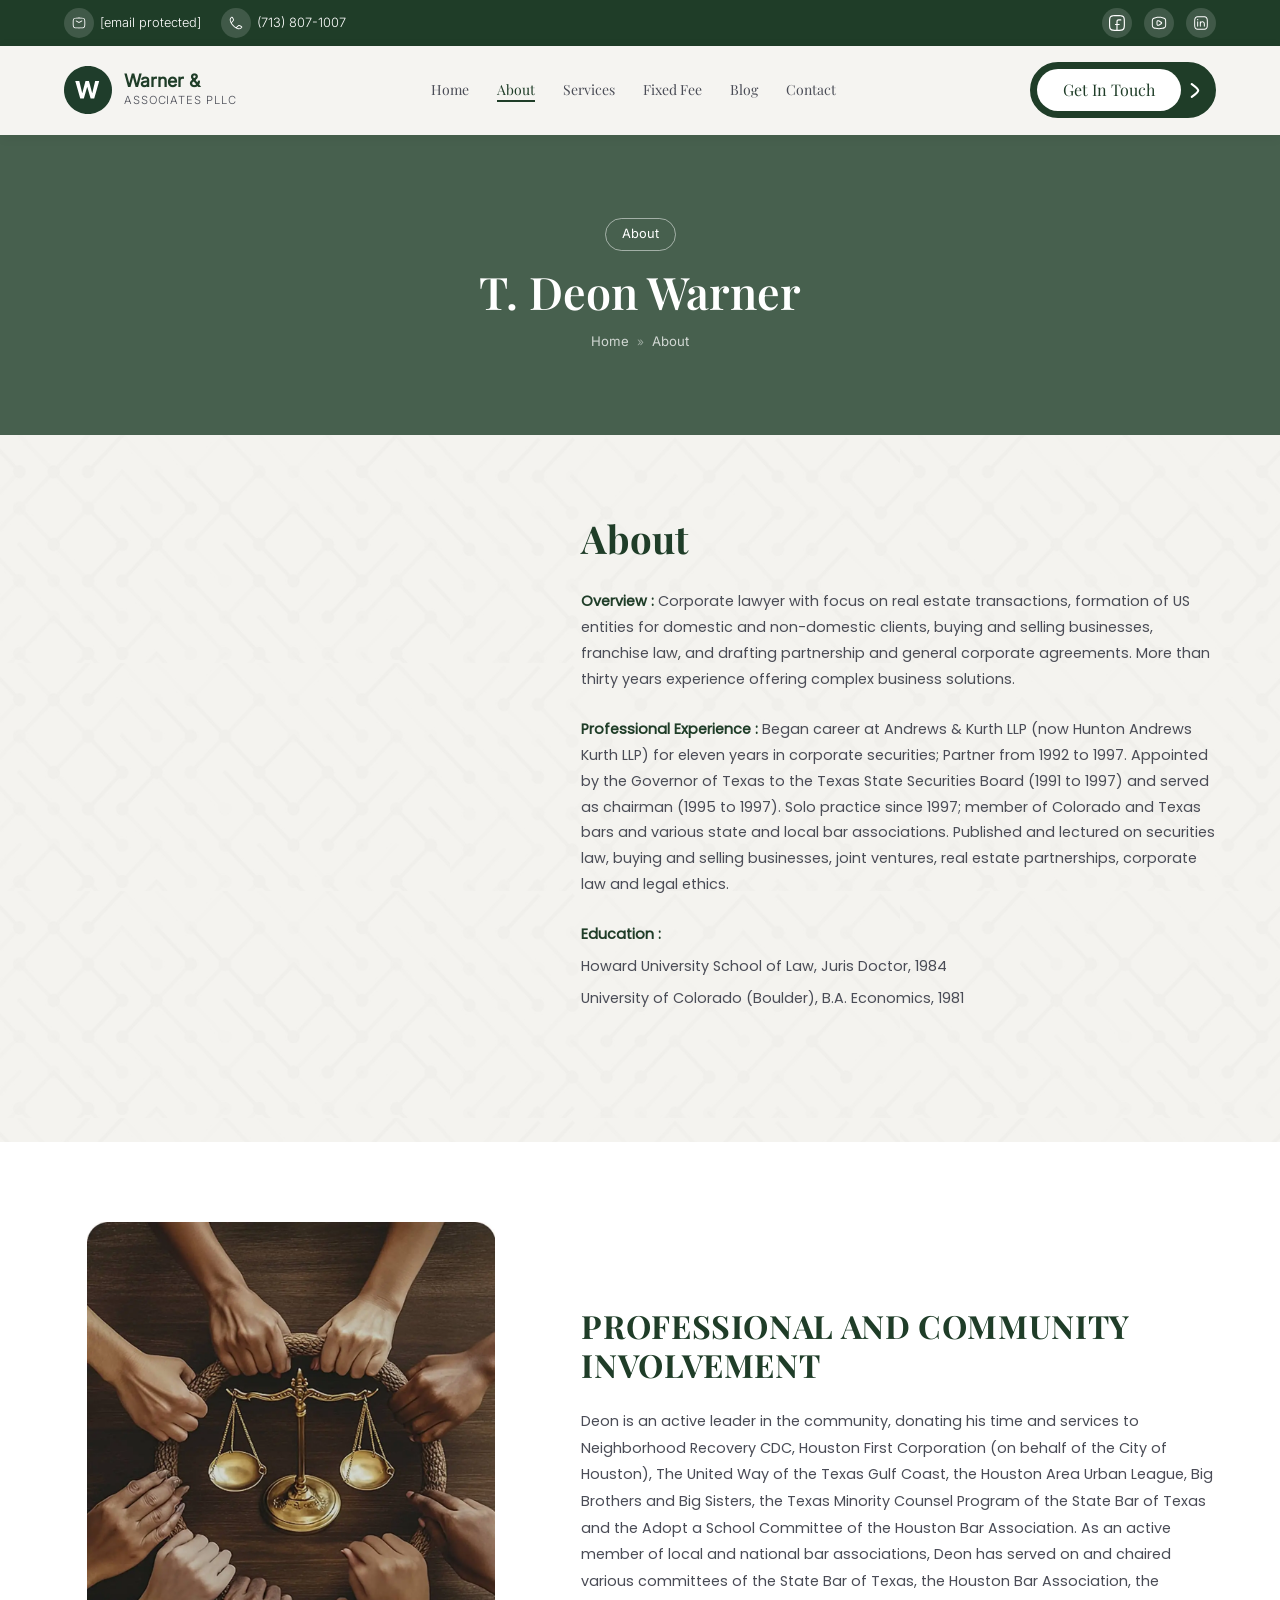
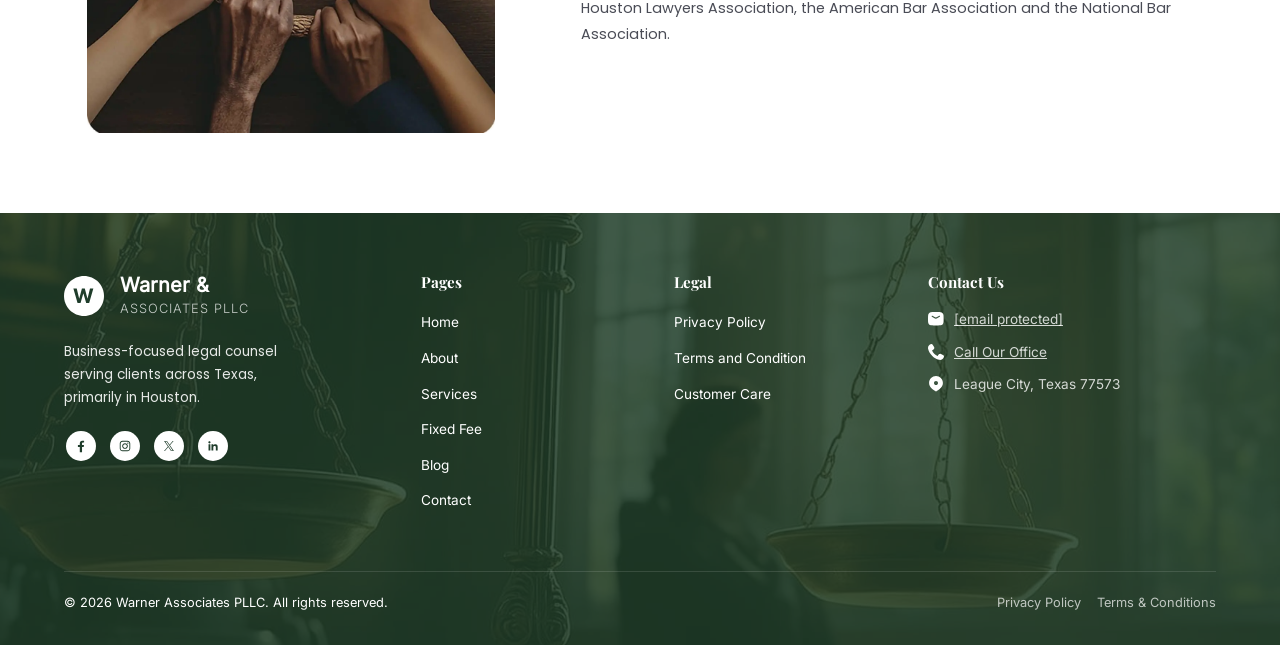
==== about.html @ b7c41437 "Update" ====
<!DOCTYPE html>
<html lang="en">
    <head>
        <meta charset="UTF-8" />
        <meta name="viewport" content="width=device-width, initial-scale=1.0" />
        <meta name="description" content="About T. Deon Warner — Corporate lawyer with over 30 years of experience in real estate transactions, franchise law, and business formation across Texas." />

        <title>About | Warner & Associates PLLC</title>

        <!-- Preload critical assets -->
        <link rel="preload" href="fonts/playfair-display-v40-latin-700.woff2" as="font" type="font/woff2" crossorigin />
        <link rel="preload" href="fonts/poppins-v24-latin-regular.woff2" as="font" type="font/woff2" crossorigin />

        <!-- CSS -->
        <link rel="stylesheet" href="css/critical.css" />
        <link rel="stylesheet" href="css/global.css" media="print" onload="this.media='all'; this.onload=null;" />
        <noscript><link rel="stylesheet" href="css/global.css" /></noscript>
        <link rel="stylesheet" href="css/about.css" media="print" onload="this.media='all'; this.onload=null;" />
        <noscript><link rel="stylesheet" href="css/about.css" /></noscript>
    </head>

    <body>

        <!-- ============================================================
             TOP BAR
             ============================================================ -->
        <div id="top-bar">
            <div class="container">
                <div class="top-bar-inner">
                    <div class="top-bar-contact">
                        <a href="cdn-cgi/l/email-protection#c0a4a5afae80b7a1b2aea5b2a1aea4a1b3b3afa3a9a1b4a5b3eea3afad">
                            <span class="top-bar-icon">
                                <img src="icons/nav-email.svg" alt="" aria-hidden="true" width="14" height="14" />
                            </span>
                            <span><span class="__cf_email__" data-cfemail="1e7a7b71705e697f6c707b6c7f707a7f6d6d717d777f6a7b6d307d7173">[email&#160;protected]</span></span>
                        </a>
                        <a href="tel:7138071007">
                            <span class="top-bar-icon">
                                <img src="icons/nav-phone.svg" alt="" aria-hidden="true" width="14" height="14" />
                            </span>
                            (713) 807-1007
                        </a>
                    </div>
                    <div class="top-bar-socials">
                        <a href="#" aria-label="Facebook">
                            <span class="top-bar-icon">
                                <img src="icons/nav-facebook.svg" alt="Facebook" width="16" height="16" />
                            </span>
                        </a>
                        <a href="#" aria-label="YouTube">
                            <span class="top-bar-icon">
                                <img src="icons/nav-youtube.svg" alt="YouTube" width="16" height="16" />
                            </span>
                        </a>
                        <a href="#" aria-label="LinkedIn">
                            <span class="top-bar-icon">
                                <img src="icons/nav-linkedin.svg" alt="LinkedIn" width="16" height="16" />
                            </span>
                        </a>
                    </div>
                </div>
            </div>
        </div>

        <!-- ============================================================
             MAIN NAVIGATION
             ============================================================ -->
        <header id="main-nav">
            <div class="container">
                <nav class="nav-inner" aria-label="Main navigation">
                    <a href="index.html" class="nav-logo" aria-label="Warner & Associates PLLC Home">
                        <img src="assets/green-logo.svg" alt="" width="48" height="48" />
                        <div class="nav-logo-name">
                            <strong>Warner &amp;</strong>
                            <span>ASSOCIATES PLLC</span>
                        </div>
                    </a>
                    <ul class="nav-links" role="list">
                        <li><a href="index.html">Home</a></li>
                        <li><a href="about.html" class="active">About</a></li>
                        <li><a href="services.html">Services</a></li>
                        <li><a href="fixed-fee.html">Fixed Fee</a></li>
                        <li><a href="blog.html">Blog</a></li>
                        <li><a href="contact.html">Contact</a></li>
                    </ul>
                    <div class="nav-cta">
                        <a href="contact.html" class="btn-quote-2">
                            <div class="btn-quote-text-2">Get In Touch</div>
                            <div class="btn-quote-arrow">
                                <img src="icons/white-arrow.svg" alt="" aria-hidden="true" width="12" height="12" />
                            </div>
                        </a>
                    </div>
                    <button class="nav-hamburger" id="hamburgerBtn" aria-label="Open menu" aria-expanded="false">
                        <span></span>
                        <span></span>
                        <span></span>
                    </button>
                </nav>
            </div>
            <div class="nav-mobile-menu" id="mobileMenu" role="navigation" aria-label="Mobile navigation">
                <a href="index.html">Home</a>
                <a href="about.html" class="active">About</a>
                <a href="services.html">Services</a>
                <a href="fixed-fee.html">Fixed Fee</a>
                <a href="blog.html">Blog</a>
                <a href="contact.html">Contact</a>
            </div>
        </header>

        <!-- ============================================================
             MAIN CONTENT
             ============================================================ -->
        <main id="main-content">

            <!-- ========================================================
                 PAGE HERO BANNER
                 ======================================================== -->
            <section class="page-hero" aria-label="About page hero">
                <picture>
                    <source media="(max-width: 767px)" srcset="images/hero-bg-mobile.webp" />
                    <source media="(min-width: 768px)" srcset="images/hero-bg-desktop.webp" />
                    <img aria-hidden="true" decoding="async" src="images/hero-bg-desktop.jpg" alt="" width="1920" height="897" />
                </picture>

                <div class="page-hero-content">
                    <div class="page-hero-badge">About</div>
                    <h1>T. Deon Warner</h1>
                    <nav class="breadcrumb" aria-label="Breadcrumb">
                        <a href="index.html">Home</a>
                        <span class="breadcrumb-sep" aria-hidden="true">»</span>
                        <span>About</span>
                    </nav>
                </div>
            </section>

            <!-- ========================================================
                 BIO SECTION
                 ======================================================== -->
            <section id="about-bio" class="has-bg-texture" aria-label="About T. Deon Warner">
                <div class="container">
                    <div class="bio-grid">

                        <!-- Left — headshot -->
                        <div class="bio-image-wrap">
                            <picture>
                                <source media="(max-width: 767px)" srcset="images/deon-2-mobile.webp" />
                                <source media="(min-width: 768px)" srcset="images/deon-2-desktop.webp" />
                                <img loading="lazy" decoding="async" src="images/deon-2-desktop.webp" alt="T. Deon Warner, Attorney" width="400" height="500" />
                            </picture>
                        </div>

                        <!-- Right — bio content -->
                        <div class="bio-content">
                            <h2 class="bio-heading">About</h2>

                            <div class="bio-block">
                                <p><strong>Overview :</strong> Corporate lawyer with focus on real estate transactions, formation of US entities for domestic and non-domestic clients, buying and selling businesses, franchise law, and drafting partnership and general corporate agreements. More than thirty years experience offering complex business solutions.</p>
                            </div>

                            <div class="bio-block">
                                <p><strong>Professional Experience :</strong> Began career at Andrews & Kurth LLP (now Hunton Andrews Kurth LLP) for eleven years in corporate securities; Partner from 1992 to 1997. Appointed by the Governor of Texas to the Texas State Securities Board (1991 to 1997) and served as chairman (1995 to 1997). Solo practice since 1997; member of Colorado and Texas bars and various state and local bar associations. Published and lectured on securities law, buying and selling businesses, joint ventures, real estate partnerships, corporate law and legal ethics.</p>
                            </div>

                            <div class="bio-block">
                                <p><strong>Education :</strong></p>
                                <p>Howard University School of Law, Juris Doctor, 1984</p>
                                <p>University of Colorado (Boulder), B.A. Economics, 1981</p>
                            </div>
                        </div>

                    </div>
                </div>
            </section>

            <!-- ========================================================
                 COMMUNITY INVOLVEMENT
                 ======================================================== -->
            <section id="community" aria-label="Professional and community involvement">
                <div class="container">
                    <div class="community-grid">

                        <!-- Left — community image -->
                        <div class="community-image-wrap">
                            <picture>
                                <source media="(max-width: 767px)" srcset="images/community-mobile.webp" />
                                <source media="(min-width: 768px)" srcset="images/community-desktop.webp" />
                                <img loading="lazy" decoding="async" src="images/community-desktop.webp" alt="Hands around a scales of justice" width="500" height="600" />
                            </picture>
                        </div>

                        <!-- Right — content -->
                        <div class="community-content">
                            <h2 class="community-heading">Professional and Community Involvement</h2>
                            <p>Deon is an active leader in the community, donating his time and services to Neighborhood Recovery CDC, Houston First Corporation (on behalf of the City of Houston), The United Way of the Texas Gulf Coast, the Houston Area Urban League, Big Brothers and Big Sisters, the Texas Minority Counsel Program of the State Bar of Texas and the Adopt a School Committee of the Houston Bar Association. As an active member of local and national bar associations, Deon has served on and chaired various committees of the State Bar of Texas, the Houston Bar Association, the Houston Lawyers Association, the American Bar Association and the National Bar Association.</p>
                        </div>

                    </div>
                </div>
            </section>

        </main>

        <!-- ============================================================
             FOOTER
             ============================================================ -->
        <footer id="footer">
            <picture>
                <source media="(max-width: 600px)" srcset="images/footer-bg-mobile.webp" />
                <source media="(min-width: 601px)" srcset="images/footer-bg-desktop.webp" />
                <img aria-hidden="true" loading="lazy" decoding="async" src="images/footer-bg-desktop.jpg" alt="" width="1920" height="600" />
            </picture>

            <div class="container">
                <div class="footer-inner">
                    <div class="footer-grid">

                        <!-- Brand col -->
                        <div class="footer-brand">
                            <div class="footer-brand-top">
                                <div class="footer-logo-circle">
                                    <img src="assets/white-logo.svg" alt="" />
                                </div>
                                <div class="footer-brand-name">
                                    <strong>Warner &amp;</strong>
                                    <span>ASSOCIATES PLLC</span>
                                </div>
                            </div>
                            <p>Business-focused legal counsel serving clients across Texas, primarily in Houston.</p>
                            <div class="footer-socials">
                                <a href="#" aria-label="Facebook">
                                    <img src="icons/fb-white.svg" alt="Facebook" width="18" height="18" loading="lazy" decoding="async" />
                                </a>
                                <a href="#" aria-label="Instagram">
                                    <img src="icons/insta-white.svg" alt="Instagram" width="15" height="15" loading="lazy" decoding="async" />
                                </a>
                                <a href="#" aria-label="Twitter/X">
                                    <img src="icons/twitter-white.svg" alt="Twitter/X" width="15" height="15" loading="lazy" decoding="async" />
                                </a>
                                <a href="#" aria-label="LinkedIn">
                                    <img src="icons/linkedin-white.svg" alt="LinkedIn" width="15" height="15" loading="lazy" decoding="async" />
                                </a>
                            </div>
                        </div>

                        <!-- Pages col -->
                        <div class="footer-col">
                            <h4>Pages</h4>
                            <ul>
                                <li><a href="index.html">Home</a></li>
                                <li><a href="about.html">About</a></li>
                                <li><a href="services.html">Services</a></li>
                                <li><a href="fixed-fee.html">Fixed Fee</a></li>
                                <li><a href="blog.html">Blog</a></li>
                                <li><a href="contact.html">Contact</a></li>
                            </ul>
                        </div>

                        <!-- Legal col -->
                        <div class="footer-col">
                            <h4>Legal</h4>
                            <ul>
                                <li><a href="#">Privacy Policy</a></li>
                                <li><a href="#">Terms and Condition</a></li>
                                <li><a href="#">Customer Care</a></li>
                            </ul>
                        </div>

                        <!-- Contact col -->
                        <div class="footer-col">
                            <h4>Contact Us</h4>
                            <div class="footer-contact-item">
                                <img src="icons/footer-email.svg" alt="" aria-hidden="true" width="16" height="16" loading="lazy" decoding="async" />
                                <a href="cdn-cgi/l/email-protection#1e7a7b71705e697f6c707b6c7f707a7f6d6d717d777f6a7b6d307d7173"><span class="__cf_email__" data-cfemail="1074757f7e506771627e7562717e747163637f7379716475633e737f7d">[email&#160;protected]</span></a>
                            </div>
                            <div class="footer-contact-item">
                                <img src="icons/footer-phone.svg" alt="" aria-hidden="true" width="16" height="16" loading="lazy" decoding="async" />
                                <a href="tel:7138071007">Call Our Office</a>
                            </div>
                            <div class="footer-contact-item">
                                <img src="icons/footer-location.svg" alt="" aria-hidden="true" width="16" height="16" loading="lazy" decoding="async" />
                                <span>League City, Texas 77573</span>
                            </div>
                        </div>

                    </div>

                    <div class="footer-bottom">
                        <p>&copy; 2026 Warner Associates PLLC. All rights reserved.</p>
                        <div class="footer-bottom-links">
                            <a href="#">Privacy Policy</a>
                            <a href="#">Terms &amp; Conditions</a>
                        </div>
                    </div>

                </div>
            </div>
        </footer>

        <!-- JS -->
        <script src="js/nav.js" defer></script>

    </body>
</html>
---- css/global.css ----
/* ============================================================
   WARNER & ASSOCIATES PLLC — global.css
   MigsFlow Web Design
   ============================================================ */

/* ============================================================
   FONTS — @font-face declarations
   ============================================================ */

/* Playfair Display */
@font-face {
    font-family: 'Playfair Display';
    font-style: normal;
    font-weight: 400;
    font-display: swap;
    src: url('../fonts/playfair-display-v40-latin-regular.woff2') format('woff2');
}
@font-face {
    font-family: 'Playfair Display';
    font-style: normal;
    font-weight: 500;
    font-display: swap;
    src: url('../fonts/playfair-display-v40-latin-500.woff2') format('woff2');
}
@font-face {
    font-family: 'Playfair Display';
    font-style: normal;
    font-weight: 600;
    font-display: swap;
    src: url('../fonts/playfair-display-v40-latin-600.woff2') format('woff2');
}
@font-face {
    font-family: 'Playfair Display';
    font-style: normal;
    font-weight: 700;
    font-display: swap;
    src: url('../fonts/playfair-display-v40-latin-700.woff2') format('woff2');
}

/* Sail */
@font-face {
    font-family: 'Sail';
    font-style: normal;
    font-weight: 400;
    font-display: swap;
    src: url('../fonts/sail-v17-latin-regular.woff2') format('woff2');
}

/* Poppins */
@font-face {
    font-family: 'Poppins';
    font-style: normal;
    font-weight: 300;
    font-display: swap;
    src: url('../fonts/poppins-v24-latin-300.woff2') format('woff2');
}
@font-face {
    font-family: 'Poppins';
    font-style: normal;
    font-weight: 400;
    font-display: swap;
    src: url('../fonts/poppins-v24-latin-regular.woff2') format('woff2');
}

/* Inter */
@font-face {
    font-family: 'Inter';
    font-style: normal;
    font-weight: 200;
    font-display: swap;
    src: url('../fonts/inter-v20-latin-200.woff2') format('woff2');
}
@font-face {
    font-family: 'Inter';
    font-style: normal;
    font-weight: 300;
    font-display: swap;
    src: url('../fonts/inter-v20-latin-300.woff2') format('woff2');
}
@font-face {
    font-family: 'Inter';
    font-style: normal;
    font-weight: 400;
    font-display: swap;
    src: url('../fonts/inter-v20-latin-regular.woff2') format('woff2');
}

/* ============================================================
   CSS VARIABLES
   ============================================================ */

:root {
    /* Colors */
    --color-dark-green: #1F3D28;
    --color-gold: #B2A376;
    --color-body: #4A4C56;
    --color-bg: #F5F4F1;
    --color-form-bg: #0D1A12;
    --color-form-card: #25312A;
    --color-placeholder: #777980;
    --color-white: #FFFFFF;
    --color-black: #000000;
    --color-border: #E0DFDB;

    /* Fonts */
    --font-heading: 'Playfair Display', Georgia, serif;
    --font-accent: 'Sail', cursive;
    --font-body: 'Poppins', sans-serif;
    --font-ui: 'Inter', sans-serif;

    /* Spacing */
    --section-padding: 80px 0;
    --container-max: 1200px;
    --container-padding: 0 24px;

    /* Border radius */
    --radius-sm: 6px;
    --radius-md: 12px;
    --radius-lg: 20px;

    /* Transitions */
    --transition: all 0.3s ease;
}

/* ============================================================
   RESET & BASE
   ============================================================ */

*, *::before, *::after {
    box-sizing: border-box;
    margin: 0;
    padding: 0;
}

html {
    scroll-behavior: smooth;
}

body {
    font-family: var(--font-body);
    font-weight: 400;
    color: var(--color-body);
    background-color: var(--color-white);
    line-height: 1.6;
    -webkit-font-smoothing: antialiased;
    -moz-osx-font-smoothing: grayscale;
}

img {
    display: block;
    max-width: 100%;
    height: auto;
}

a {
    text-decoration: none;
    color: inherit;
    transition: var(--transition);
}

ul, ol {
    list-style: none;
}

button {
    cursor: pointer;
    border: none;
    background: none;
    font-family: inherit;
}

/* ============================================================
   TYPOGRAPHY
   ============================================================ */

h1, h2, h3, h4, h5, h6 {
    font-family: var(--font-heading);
    color: var(--color-dark-green);
    line-height: 1.2;
}

h1 { font-size: clamp(2rem, 4vw, 3rem); font-weight: 700; }
h2 { font-size: clamp(1.6rem, 3vw, 2.4rem); font-weight: 700; }
h3 { font-size: clamp(1.2rem, 2.5vw, 1.6rem); font-weight: 600; }
h4 { font-size: 1.1rem; font-weight: 600; }

p {
    font-family: var(--font-body);
    font-size: 0.95rem;
    color: var(--color-body);
    line-height: 1.7;
}

/* ============================================================
   CONTAINER
   ============================================================ */

.container {
    max-width: var(--container-max);
    margin: 0 auto;
    padding: var(--container-padding);
    width: 100%;
}

/* ============================================================
   SECTION BADGE (the small pill label e.g. "WHO ARE WE")
   ============================================================ */

.section-badge {
    display: inline-flex;
    align-items: center;
    gap: 6px;
    background: transparent;
    border: 1px solid var(--color-dark-green);
    border-radius: 999px;
    padding: 5px 14px;
    font-family: var(--font-ui);
    font-size: 0.75rem;
    font-weight: 500;
    color: var(--color-dark-green);
    letter-spacing: 0.04em;
    margin-bottom: 12px;
}

.section-badge img {
    width: 14px;
    height: 14px;
}

/* ============================================================
   BUTTONS
   ============================================================ */

.btn {
    display: inline-flex;
    align-items: center;
    gap: 8px;
    padding: 12px 24px;
    border-radius: 999px;
    font-family: var(--font-ui);
    font-size: 0.875rem;
    font-weight: 500;
    transition: var(--transition);
    cursor: pointer;
    border: 2px solid transparent;
    white-space: nowrap;
}

/* Primary — dark green fill */
.btn-primary {
    background-color: var(--color-dark-green);
    color: var(--color-white);
    border-color: var(--color-dark-green);
}
.btn-primary:hover {
    background-color: transparent;
    color: var(--color-dark-green);
}

/* Outline — transparent with dark green border */
.btn-outline {
    background-color: var(--color-dark-green);
    color: var(--color-white);
    border-color: var(--color-dark-green);
}
.btn-outline:hover {
    background-color: var(--color-dark-green);
    color: var(--color-white);
}
.btn-outline:hover img.btn-arrow {
    filter: brightness(0) invert(1);
}

/* Outline white — for use on dark backgrounds */
.btn-outline-white {
    background-color: transparent;
    color: var(--color-white);
    border-color: var(--color-white);
}
.btn-outline-white:hover {
    background-color: var(--color-white);
    color: var(--color-dark-green);
}

/* Arrow icon inside button */
.btn img.btn-arrow {
    width: 28px;
    height: 28px;
    flex-shrink: 0;
}

.btn {
    background: white;
}

/* ============================================================
   TOP NAV BAR (email / phone / socials strip)
   ============================================================ */

#top-bar {
    background-color: var(--color-dark-green);
    padding: 8px 0;
}

.top-bar-inner {
    display: flex;
    align-items: center;
    justify-content: space-between;
    gap: 16px;
}

.top-bar-contact {
    display: flex;
    align-items: center;
    gap: 20px;
}

.top-bar-icon {
    display: flex;
    align-items: center;
    justify-content: center;
    width: 30px;
    height: 30px;
    border-radius: 50%;
    background-color: rgba(255, 255, 255, 0.15);
    flex-shrink: 0;
}

.top-bar-contact a {
    display: flex;
    align-items: center;
    gap: 6px;
    color: var(--color-white);
    font-family: var(--font-ui);
    font-size: 0.8rem;
    font-weight: 300;
    opacity: 1;
}

.top-bar-contact a:hover {
    opacity: 1;
}

.top-bar-contact a img {
    width: 14px;
    height: 14px;
}

.top-bar-socials {
    display: flex;
    align-items: center;
    gap: 12px;
}

.top-bar-socials a img {
    width: 16px;
    height: 16px;
    transition: var(--transition);
}

.top-bar-socials a:hover img {
    opacity: 1;
}

/* ============================================================
   MAIN NAVIGATION
   ============================================================ */

#main-nav {
    background-color: var(--color-bg);
    position: sticky;
    top: 0;
    z-index: 1000;
    box-shadow: 0 2px 12px rgba(0, 0, 0, 0.06);
}

.nav-inner {
    display: flex;
    align-items: center;
    justify-content: space-between;
    gap: 24px;
    padding: 1rem 0rem 1rem 0rem;
}

/* Logo */
.nav-logo {
    flex-shrink: 0;
}

.nav-logo img {
    height: 40px;
    width: auto;
}
.nav-logo {
    display: flex;
    align-items: center;
    gap: 12px;
    flex-shrink: 0;
}

.nav-logo img {
    width: 48px;
    height: 48px;
    flex-shrink: 0;
}

.nav-logo-name {
    display: flex;
    flex-direction: column;
    gap: 1px;
}

.nav-logo-name strong {
    font-family: var(--font-ui);
    font-size: 1.1rem;
    font-weight: 700;
    color: var(--color-dark-green);
    line-height: 1.2;
}

.nav-logo-name span {
    font-family: var(--font-ui);
    font-size: 0.7rem;
    font-weight: 300;
    color: var(--color-body);
    letter-spacing: 0.08em;
}

/* Nav Links */
.nav-links {
    display: flex;
    align-items: center;
    gap: 28px;
}

.nav-links a {
    font-family: var(--font-heading);
    font-size: 0.875rem;
    font-weight: 400;
    color: var(--color-body);
    position: relative;
}

.nav-links a::after {
    content: '';
    position: absolute;
    bottom: -3px;
    left: 0;
    width: 0;
    height: 2px;
    background-color: var(--color-dark-green);
    transition: var(--transition);
}

.nav-links a:hover::after,
.nav-links a.active::after {
    width: 100%;
}

.nav-links a:hover,
.nav-links a.active {
    color: var(--color-dark-green);
}

.nav-mobile-menu a.active {
    color: var(--color-dark-green);
    font-weight: 600;
}

/* Nav CTA button */
.nav-cta {
    flex-shrink: 0;
}

/* Hamburger — mobile only */
.nav-hamburger {
    display: none;
    flex-direction: column;
    gap: 5px;
    cursor: pointer;
    padding: 4px;
}

.nav-hamburger span {
    display: block;
    width: 24px;
    height: 2px;
    background-color: var(--color-dark-green);
    border-radius: 2px;
    transition: transform 0.3s ease, opacity 0.3s ease;
}

/* Hamburger → X when open */
.nav-hamburger.open span:nth-child(1) {
    transform: translateY(7px) rotate(45deg);
}
.nav-hamburger.open span:nth-child(2) {
    opacity: 0;
    transform: scaleX(0);
}
.nav-hamburger.open span:nth-child(3) {
    transform: translateY(-7px) rotate(-45deg);
}

/* Mobile Nav Menu — animated slide down */
.nav-mobile-menu {
    display: flex;
    flex-direction: column;
    background-color: var(--color-bg);
    padding: 0 24px;
    border-top: 1px solid var(--color-border);
    gap: 0;
    max-height: 0;
    overflow: hidden;
    opacity: 0;
    transform: translateY(-6px);
    transition: max-height 0.35s ease, opacity 0.25s ease, transform 0.25s ease, padding 0.3s ease;
}

.nav-mobile-menu.open {
    max-height: 500px;
    opacity: 1;
    transform: translateY(0);
    padding: 16px 24px 24px;
}

.nav-mobile-menu a {
    font-family: var(--font-ui);
    font-size: 0.95rem;
    font-weight: 400;
    color: var(--color-body);
    padding: 10px 0;
    border-bottom: 1px solid var(--color-border);
}

.nav-mobile-menu a:last-child {
    border-bottom: none;
}

.nav-mobile-menu a:hover {
    color: var(--color-dark-green);
}

.nav-mobile-menu .btn {
    margin-top: 12px;
    justify-content: center;
}



.btn-quote-2 {
    display: inline-flex;
    align-items: center;
    background-color: var(--color-dark-green);
    border: 2px solid var(--color-dark-green);
    border-radius: 999px;
    padding: 5px;
    text-decoration: none;
    transition: var(--transition);
    cursor: pointer;
}

.btn-quote-text-2 {
    background-color: var(--color-white);
    color: var(--color-dark-green);
    border-radius: 999px;
    padding: 13px 26px;
    font-family: var(--font-heading);
    font-size: 1rem;
    line-height: 1;
    white-space: nowrap;
    transition: var(--transition);
}


.btn-quote-arrow {
    display: flex;
    align-items: center;
    justify-content: center;
    width: 48px;
    flex-shrink: 0;
}


/* ============================================================
   PAGE HERO BANNER (used on all inner pages — not home)
   ============================================================ */

.page-hero {
    position: relative;
    min-height: 300px;
    display: flex;
    align-items: center;
    justify-content: center;
    text-align: center;
    overflow: hidden;
}

.page-hero picture {
    position: absolute;
    top: 0;
    left: 0;
    width: 100%;
    height: 100%;
    z-index: -2;
}

.page-hero picture img {
    position: absolute;
    top: 0;
    left: 0;
    width: 100%;
    height: 100%;
    object-fit: cover;
}

/* Dark green overlay */
.page-hero::before {
    content: '';
    position: absolute;
    inset: 0;
    background-color: rgba(31, 61, 40, 0.82);
    z-index: -1;
}

.page-hero-content {
    position: relative;
    z-index: 1;
    padding: 60px 24px;
}

/* Small pill label */
.page-hero-badge {
    display: inline-block;
    border: 1px solid rgba(255, 255, 255, 0.5);
    border-radius: 999px;
    padding: 5px 16px;
    font-family: var(--font-ui);
    font-size: 0.8rem;
    color: var(--color-white);
    margin-bottom: 14px;
}

.page-hero h1 {
    color: var(--color-white);
    font-size: clamp(1.8rem, 3.5vw, 2.8rem);
    font-weight: 600;
    margin-bottom: 12px;
}

/* Breadcrumb */
.breadcrumb {
    display: flex;
    align-items: center;
    justify-content: center;
    gap: 8px;
    font-family: var(--font-ui);
    font-size: 0.825rem;
    color: rgba(255, 255, 255, 0.75);
}

.breadcrumb a {
    color: rgba(255, 255, 255, 0.75);
}

.breadcrumb a:hover {
    color: var(--color-white);
}

.breadcrumb-sep {
    font-size: 0.75rem;
    opacity: 0.6;
}

/* ============================================================
   CTA BANNER SECTION (Discuss Your Legal Needs...)
   ============================================================ */

#cta-banner {
    position: relative;
    border-radius: var(--radius-lg);
    overflow: hidden;
    max-width: 1200px;
    min-width: 300px;
    margin: 2rem auto;
}

#cta-banner picture {
    position: absolute;
    top: 0;
    left: 0;
    width: 100%;
    height: 100%;
    z-index: -2;
}

#cta-banner picture img {
    position: absolute;
    top: 0;
    left: 0;
    width: 100%;
    height: 100%;
    object-fit: cover;
}

#cta-banner::before {
    content: '';
    position: absolute;
    inset: 0;
    background: linear-gradient(
        to right,
        rgba(13, 26, 18, 0.95) 0%,
        rgba(13, 26, 18, 0.88) 45%,
        rgba(13, 26, 18, 0.25) 100%
    );
    z-index: -1;
}

.cta-banner-content {
    position: relative;
    z-index: 1;
    padding: 60px 48px;
    max-width: 540px;
}

.cta-banner-content h2 {
    color: var(--color-white);
    font-size: clamp(1.5rem, 2.5vw, 2rem);
    margin-bottom: 14px;
}

.cta-banner-content p {
    color: rgba(255, 255, 255, 0.8);
    font-size: 0.9rem;
    margin-bottom: 24px;
}

/* ============================================================
   FOOTER
   ============================================================ */

#footer {
    position: relative;
    overflow: hidden;
    background-color: var(--color-dark-green);
}

#footer picture {
    position: absolute;
    top: 0;
    left: 0;
    width: 100%;
    height: 100%;
    z-index: 0;
}

#footer picture img {
    position: absolute;
    top: 0;
    left: 0;
    width: 100%;
    height: 100%;
    object-fit: cover;
    opacity: 0.15;
}

.footer-inner {
    position: relative;
    z-index: 1;
    padding: 60px 0 32px;
}

.footer-grid {
    display: grid;
    grid-template-columns: 1.5fr 1fr 1fr 1.4fr;
    gap: 48px;
    margin-bottom: 48px;
}

/* Footer brand col */
.footer-brand-top {
    display: flex;
    align-items: center;
    gap: 16px;
    margin-bottom: 20px;
}
/* 
.footer-logo-circle {
    width: 64px;
    height: 64px;
    border-radius: 50%;
    background-color: var(--color-white);
    display: flex;
    align-items: center;
    justify-content: center;
    font-family: var(--font-heading);
    font-size: 1.6rem;
    font-weight: 700;
    color: var(--color-dark-green);
    flex-shrink: 0;
} */

.footer-brand-name {
    display: flex;
    flex-direction: column;
    gap: 2px;
}

.footer-brand-name strong {
    font-family: var(--font-ui);
    font-size: 1.25rem;
    font-weight: 700;
    color: var(--color-white);
    line-height: 1.2;
}

.footer-brand-name span {
    font-family: var(--font-ui);
    font-size: 0.8rem;
    font-weight: 300;
    color: rgba(255, 255, 255, 0.75);
    letter-spacing: 0.08em;
    text-transform: uppercase;
}

.footer-brand p {
    color: rgba(255, 255, 255, .89);
    font-size: 0.85rem;
    line-height: 1.7;
    margin-bottom: 20px;
    max-width: 240px;
}

.footer-socials {
    display: flex;
    gap: 10px;
}

.footer-socials a {
    width: 34px;
    height: 34px;
    border-radius: 50%;
    /* border: 1px solid rgba(255, 255, 255, 0.25); */
    display: flex;
    align-items: center;
    justify-content: center;
    transition: var(--transition);
}

.footer-socials a:hover {
    border-color: var(--color-white);
    background-color: rgba(255, 255, 255, 0.1);
}

.footer-socials a img {
    width: 30px;
    height: 30px;
}

/* Footer columns */
.footer-col h4 {
    color: var(--color-white);
    font-family: var(--font-heading);
    font-size: 0.95rem;
    font-weight: 700;
    margin-bottom: 18px;
}

.footer-col ul li {
    margin-bottom: 10px;
}

.footer-col ul li a {
    color: rgba(255, 255, 255, 1);
    font-family: var(--font-ui);
    font-size: 0.85rem;
    transition: var(--transition);
}

.footer-col ul li a:hover {
    color: var(--color-white);
}

/* Footer contact col */
.footer-contact-item {
    display: flex;
    align-items: flex-start;
    gap: 10px;
    margin-bottom: 12px;
}

.footer-contact-item img {
    width: 16px;
    height: 16px;
    margin-top: 2px;
    flex-shrink: 0;
}

.footer-contact-item a,
.footer-contact-item span {
    color: rgba(255, 255, 255, .8);
    font-family: var(--font-ui);
    font-size: 0.85rem;
    line-height: 1.5;
}


.footer-contact-item a {
    text-decoration: underline;
}

.footer-contact-item a:hover {
    color: var(--color-white);
}

/* Footer bottom bar */
.footer-bottom {
    border-top: 1px solid rgba(255, 255, 255, 0.12);
    padding-top: 20px;
    display: flex;
    align-items: center;
    justify-content: space-between;
    gap: 16px;
}

.footer-bottom p {
    color: white;
    font-family: var(--font-ui);
    font-size: 0.8rem;
}

.footer-bottom-links {
    display: flex;
    gap: 16px;
}

.footer-bottom-links a {
    color: rgba(255, 255, 255, 0.7);
    font-family: var(--font-ui);
    font-size: 0.8rem;
    transition: var(--transition);
}

.footer-bottom-links a:hover {
    color: var(--color-white);
}

/* ============================================================
   PAGE BACKGROUND TEXTURE (main-bg.svg)
   ============================================================ */

.has-bg-texture {
    position: relative;
}

.has-bg-texture::before {
    content: '';
    position: absolute;
    inset: 0;
    background-image: url('../images/main-bg.svg');
    background-repeat: repeat;
    background-size: 900px auto;
    opacity: 1;
    pointer-events: none;
    z-index: 0;
}

.has-bg-texture > * {
    position: relative;
    z-index: 1;
}

/* ============================================================
   UTILITY CLASSES
   ============================================================ */

.text-center { text-align: center; }
.text-white { color: var(--color-white) !important; }
.text-green { color: var(--color-dark-green) !important; }
.text-gold { color: var(--color-gold) !important; }

.section-pad { padding: var(--section-padding); }

.sr-only {
    position: absolute;
    width: 1px;
    height: 1px;
    padding: 0;
    margin: -1px;
    overflow: hidden;
    clip: rect(0,0,0,0);
    white-space: nowrap;
    border: 0;
}

/* ============================================================
   RESPONSIVE — TABLET (max 1024px)
   ============================================================ */

@media (max-width: 1024px) {
    .footer-grid {
        grid-template-columns: 1fr 1fr;
        gap: 36px;
    }

    .nav-links {
        gap: 20px;
    }
}

/* ============================================================
   RESPONSIVE — MOBILE (max 768px)
   ============================================================ */


@media (max-width: 1200px) {

    #cta-banner {
        margin: 1.5rem 25px;
    }

}


@media (max-width: 768px) {
    :root {
        --section-padding: 56px 0;
    }

    /* Top bar — hide on small screens */
    #top-bar {
        display: none;
    }

    /* Nav */
    .nav-links,
    .nav-cta {
        display: none;
    }

    .nav-hamburger {
        display: flex;
    }

    /* Footer */
    .footer-grid {
        grid-template-columns: repeat(2, 1fr);
        gap: 28px;
    }

    .footer-brand p {
        max-width: 100%;
    }

    .footer-bottom {
        flex-direction: column;
        align-items: flex-start;
        gap: 10px;
    }

    .footer-contact-item a {
        word-break: break-all;
    }

    #cta-banner {
        margin: 1.5rem 25px;
    }

    .cta-banner-content {
        padding: 40px 24px;
    }

    /* Page hero */
    .page-hero-content {
        padding: 48px 20px;
    }
}

@media (max-width: 480px) {
    .top-bar-contact a:first-child {
        display: none;
    }
}


.btn-quote {
    display: inline-flex;
    align-items: center;
    background-color: var(--color-white);
    border: 2px solid var(--color-dark-green);
    border-radius: 999px;
    padding: 5px;
    text-decoration: none;
    transition: var(--transition);
    cursor: pointer;
}

.btn-quote-text {
    background-color: var(--color-dark-green);
    color: var(--color-white);
    border-radius: 999px;
    padding: 13px 26px;
    font-family: var(--font-heading);
    font-size: 1rem;
    line-height: 1;
    white-space: nowrap;
    transition: var(--transition);
}


.btn-quote-2 {
    display: inline-flex;
    align-items: center;
    background-color: var(--color-dark-green);
    border: 2px solid var(--color-dark-green);
    border-radius: 999px;
    padding: 5px;
    text-decoration: none;
    transition: var(--transition);
    cursor: pointer;
}

.btn-quote-text-2 {
    background-color: var(--color-white);
    color: var(--color-dark-green);
    border-radius: 999px;
    padding: 13px 26px;
    font-family: var(--font-heading);
    font-size: 1rem;
    line-height: 1;
    white-space: nowrap;
    transition: var(--transition);
}


.btn-quote-arrow, .btn-quote-arrow-2, .btn-hero-arrow {
    display: flex;
    align-items: center;
    justify-content: center;
    width: 28px;
    flex-shrink: 0;
}

.btn-quote-arrow img, .btn-quote-arrow-2 img, .btn-hero-arrow img {
    height: 15px;
}
---- css/global.css ----
/* ============================================================
   WARNER & ASSOCIATES PLLC — global.css
   MigsFlow Web Design
   ============================================================ */

/* ============================================================
   FONTS — @font-face declarations
   ============================================================ */

/* Playfair Display */
@font-face {
    font-family: 'Playfair Display';
    font-style: normal;
    font-weight: 400;
    font-display: swap;
    src: url('../fonts/playfair-display-v40-latin-regular.woff2') format('woff2');
}
@font-face {
    font-family: 'Playfair Display';
    font-style: normal;
    font-weight: 500;
    font-display: swap;
    src: url('../fonts/playfair-display-v40-latin-500.woff2') format('woff2');
}
@font-face {
    font-family: 'Playfair Display';
    font-style: normal;
    font-weight: 600;
    font-display: swap;
    src: url('../fonts/playfair-display-v40-latin-600.woff2') format('woff2');
}
@font-face {
    font-family: 'Playfair Display';
    font-style: normal;
    font-weight: 700;
    font-display: swap;
    src: url('../fonts/playfair-display-v40-latin-700.woff2') format('woff2');
}

/* Sail */
@font-face {
    font-family: 'Sail';
    font-style: normal;
    font-weight: 400;
    font-display: swap;
    src: url('../fonts/sail-v17-latin-regular.woff2') format('woff2');
}

/* Poppins */
@font-face {
    font-family: 'Poppins';
    font-style: normal;
    font-weight: 300;
    font-display: swap;
    src: url('../fonts/poppins-v24-latin-300.woff2') format('woff2');
}
@font-face {
    font-family: 'Poppins';
    font-style: normal;
    font-weight: 400;
    font-display: swap;
    src: url('../fonts/poppins-v24-latin-regular.woff2') format('woff2');
}

/* Inter */
@font-face {
    font-family: 'Inter';
    font-style: normal;
    font-weight: 200;
    font-display: swap;
    src: url('../fonts/inter-v20-latin-200.woff2') format('woff2');
}
@font-face {
    font-family: 'Inter';
    font-style: normal;
    font-weight: 300;
    font-display: swap;
    src: url('../fonts/inter-v20-latin-300.woff2') format('woff2');
}
@font-face {
    font-family: 'Inter';
    font-style: normal;
    font-weight: 400;
    font-display: swap;
    src: url('../fonts/inter-v20-latin-regular.woff2') format('woff2');
}

/* ============================================================
   CSS VARIABLES
   ============================================================ */

:root {
    /* Colors */
    --color-dark-green: #1F3D28;
    --color-gold: #B2A376;
    --color-body: #4A4C56;
    --color-bg: #F5F4F1;
    --color-form-bg: #0D1A12;
    --color-form-card: #25312A;
    --color-placeholder: #777980;
    --color-white: #FFFFFF;
    --color-black: #000000;
    --color-border: #E0DFDB;

    /* Fonts */
    --font-heading: 'Playfair Display', Georgia, serif;
    --font-accent: 'Sail', cursive;
    --font-body: 'Poppins', sans-serif;
    --font-ui: 'Inter', sans-serif;

    /* Spacing */
    --section-padding: 80px 0;
    --container-max: 1200px;
    --container-padding: 0 24px;

    /* Border radius */
    --radius-sm: 6px;
    --radius-md: 12px;
    --radius-lg: 20px;

    /* Transitions */
    --transition: all 0.3s ease;
}

/* ============================================================
   RESET & BASE
   ============================================================ */

*, *::before, *::after {
    box-sizing: border-box;
    margin: 0;
    padding: 0;
}

html {
    scroll-behavior: smooth;
}

body {
    font-family: var(--font-body);
    font-weight: 400;
    color: var(--color-body);
    background-color: var(--color-white);
    line-height: 1.6;
    -webkit-font-smoothing: antialiased;
    -moz-osx-font-smoothing: grayscale;
}

img {
    display: block;
    max-width: 100%;
    height: auto;
}

a {
    text-decoration: none;
    color: inherit;
    transition: var(--transition);
}

ul, ol {
    list-style: none;
}

button {
    cursor: pointer;
    border: none;
    background: none;
    font-family: inherit;
}

/* ============================================================
   TYPOGRAPHY
   ============================================================ */

h1, h2, h3, h4, h5, h6 {
    font-family: var(--font-heading);
    color: var(--color-dark-green);
    line-height: 1.2;
}

h1 { font-size: clamp(2rem, 4vw, 3rem); font-weight: 700; }
h2 { font-size: clamp(1.6rem, 3vw, 2.4rem); font-weight: 700; }
h3 { font-size: clamp(1.2rem, 2.5vw, 1.6rem); font-weight: 600; }
h4 { font-size: 1.1rem; font-weight: 600; }

p {
    font-family: var(--font-body);
    font-size: 0.95rem;
    color: var(--color-body);
    line-height: 1.7;
}

/* ============================================================
   CONTAINER
   ============================================================ */

.container {
    max-width: var(--container-max);
    margin: 0 auto;
    padding: var(--container-padding);
    width: 100%;
}

/* ============================================================
   SECTION BADGE (the small pill label e.g. "WHO ARE WE")
   ============================================================ */

.section-badge {
    display: inline-flex;
    align-items: center;
    gap: 6px;
    background: transparent;
    border: 1px solid var(--color-dark-green);
    border-radius: 999px;
    padding: 5px 14px;
    font-family: var(--font-ui);
    font-size: 0.75rem;
    font-weight: 500;
    color: var(--color-dark-green);
    letter-spacing: 0.04em;
    margin-bottom: 12px;
}

.section-badge img {
    width: 14px;
    height: 14px;
}

/* ============================================================
   BUTTONS
   ============================================================ */

.btn {
    display: inline-flex;
    align-items: center;
    gap: 8px;
    padding: 12px 24px;
    border-radius: 999px;
    font-family: var(--font-ui);
    font-size: 0.875rem;
    font-weight: 500;
    transition: var(--transition);
    cursor: pointer;
    border: 2px solid transparent;
    white-space: nowrap;
}

/* Primary — dark green fill */
.btn-primary {
    background-color: var(--color-dark-green);
    color: var(--color-white);
    border-color: var(--color-dark-green);
}
.btn-primary:hover {
    background-color: transparent;
    color: var(--color-dark-green);
}

/* Outline — transparent with dark green border */
.btn-outline {
    background-color: var(--color-dark-green);
    color: var(--color-white);
    border-color: var(--color-dark-green);
}
.btn-outline:hover {
    background-color: var(--color-dark-green);
    color: var(--color-white);
}
.btn-outline:hover img.btn-arrow {
    filter: brightness(0) invert(1);
}

/* Outline white — for use on dark backgrounds */
.btn-outline-white {
    background-color: transparent;
    color: var(--color-white);
    border-color: var(--color-white);
}
.btn-outline-white:hover {
    background-color: var(--color-white);
    color: var(--color-dark-green);
}

/* Arrow icon inside button */
.btn img.btn-arrow {
    width: 28px;
    height: 28px;
    flex-shrink: 0;
}

.btn {
    background: white;
}

/* ============================================================
   TOP NAV BAR (email / phone / socials strip)
   ============================================================ */

#top-bar {
    background-color: var(--color-dark-green);
    padding: 8px 0;
}

.top-bar-inner {
    display: flex;
    align-items: center;
    justify-content: space-between;
    gap: 16px;
}

.top-bar-contact {
    display: flex;
    align-items: center;
    gap: 20px;
}

.top-bar-icon {
    display: flex;
    align-items: center;
    justify-content: center;
    width: 30px;
    height: 30px;
    border-radius: 50%;
    background-color: rgba(255, 255, 255, 0.15);
    flex-shrink: 0;
}

.top-bar-contact a {
    display: flex;
    align-items: center;
    gap: 6px;
    color: var(--color-white);
    font-family: var(--font-ui);
    font-size: 0.8rem;
    font-weight: 300;
    opacity: 1;
}

.top-bar-contact a:hover {
    opacity: 1;
}

.top-bar-contact a img {
    width: 14px;
    height: 14px;
}

.top-bar-socials {
    display: flex;
    align-items: center;
    gap: 12px;
}

.top-bar-socials a img {
    width: 16px;
    height: 16px;
    transition: var(--transition);
}

.top-bar-socials a:hover img {
    opacity: 1;
}

/* ============================================================
   MAIN NAVIGATION
   ============================================================ */

#main-nav {
    background-color: var(--color-bg);
    position: sticky;
    top: 0;
    z-index: 1000;
    box-shadow: 0 2px 12px rgba(0, 0, 0, 0.06);
}

.nav-inner {
    display: flex;
    align-items: center;
    justify-content: space-between;
    gap: 24px;
    padding: 1rem 0rem 1rem 0rem;
}

/* Logo */
.nav-logo {
    flex-shrink: 0;
}

.nav-logo img {
    height: 40px;
    width: auto;
}
.nav-logo {
    display: flex;
    align-items: center;
    gap: 12px;
    flex-shrink: 0;
}

.nav-logo img {
    width: 48px;
    height: 48px;
    flex-shrink: 0;
}

.nav-logo-name {
    display: flex;
    flex-direction: column;
    gap: 1px;
}

.nav-logo-name strong {
    font-family: var(--font-ui);
    font-size: 1.1rem;
    font-weight: 700;
    color: var(--color-dark-green);
    line-height: 1.2;
}

.nav-logo-name span {
    font-family: var(--font-ui);
    font-size: 0.7rem;
    font-weight: 300;
    color: var(--color-body);
    letter-spacing: 0.08em;
}

/* Nav Links */
.nav-links {
    display: flex;
    align-items: center;
    gap: 28px;
}

.nav-links a {
    font-family: var(--font-heading);
    font-size: 0.875rem;
    font-weight: 400;
    color: var(--color-body);
    position: relative;
}

.nav-links a::after {
    content: '';
    position: absolute;
    bottom: -3px;
    left: 0;
    width: 0;
    height: 2px;
    background-color: var(--color-dark-green);
    transition: var(--transition);
}

.nav-links a:hover::after,
.nav-links a.active::after {
    width: 100%;
}

.nav-links a:hover,
.nav-links a.active {
    color: var(--color-dark-green);
}

.nav-mobile-menu a.active {
    color: var(--color-dark-green);
    font-weight: 600;
}

/* Nav CTA button */
.nav-cta {
    flex-shrink: 0;
}

/* Hamburger — mobile only */
.nav-hamburger {
    display: none;
    flex-direction: column;
    gap: 5px;
    cursor: pointer;
    padding: 4px;
}

.nav-hamburger span {
    display: block;
    width: 24px;
    height: 2px;
    background-color: var(--color-dark-green);
    border-radius: 2px;
    transition: transform 0.3s ease, opacity 0.3s ease;
}

/* Hamburger → X when open */
.nav-hamburger.open span:nth-child(1) {
    transform: translateY(7px) rotate(45deg);
}
.nav-hamburger.open span:nth-child(2) {
    opacity: 0;
    transform: scaleX(0);
}
.nav-hamburger.open span:nth-child(3) {
    transform: translateY(-7px) rotate(-45deg);
}

/* Mobile Nav Menu — animated slide down */
.nav-mobile-menu {
    display: flex;
    flex-direction: column;
    background-color: var(--color-bg);
    padding: 0 24px;
    border-top: 1px solid var(--color-border);
    gap: 0;
    max-height: 0;
    overflow: hidden;
    opacity: 0;
    transform: translateY(-6px);
    transition: max-height 0.35s ease, opacity 0.25s ease, transform 0.25s ease, padding 0.3s ease;
}

.nav-mobile-menu.open {
    max-height: 500px;
    opacity: 1;
    transform: translateY(0);
    padding: 16px 24px 24px;
}

.nav-mobile-menu a {
    font-family: var(--font-ui);
    font-size: 0.95rem;
    font-weight: 400;
    color: var(--color-body);
    padding: 10px 0;
    border-bottom: 1px solid var(--color-border);
}

.nav-mobile-menu a:last-child {
    border-bottom: none;
}

.nav-mobile-menu a:hover {
    color: var(--color-dark-green);
}

.nav-mobile-menu .btn {
    margin-top: 12px;
    justify-content: center;
}



.btn-quote-2 {
    display: inline-flex;
    align-items: center;
    background-color: var(--color-dark-green);
    border: 2px solid var(--color-dark-green);
    border-radius: 999px;
    padding: 5px;
    text-decoration: none;
    transition: var(--transition);
    cursor: pointer;
}

.btn-quote-text-2 {
    background-color: var(--color-white);
    color: var(--color-dark-green);
    border-radius: 999px;
    padding: 13px 26px;
    font-family: var(--font-heading);
    font-size: 1rem;
    line-height: 1;
    white-space: nowrap;
    transition: var(--transition);
}


.btn-quote-arrow {
    display: flex;
    align-items: center;
    justify-content: center;
    width: 48px;
    flex-shrink: 0;
}


/* ============================================================
   PAGE HERO BANNER (used on all inner pages — not home)
   ============================================================ */

.page-hero {
    position: relative;
    min-height: 300px;
    display: flex;
    align-items: center;
    justify-content: center;
    text-align: center;
    overflow: hidden;
}

.page-hero picture {
    position: absolute;
    top: 0;
    left: 0;
    width: 100%;
    height: 100%;
    z-index: -2;
}

.page-hero picture img {
    position: absolute;
    top: 0;
    left: 0;
    width: 100%;
    height: 100%;
    object-fit: cover;
}

/* Dark green overlay */
.page-hero::before {
    content: '';
    position: absolute;
    inset: 0;
    background-color: rgba(31, 61, 40, 0.82);
    z-index: -1;
}

.page-hero-content {
    position: relative;
    z-index: 1;
    padding: 60px 24px;
}

/* Small pill label */
.page-hero-badge {
    display: inline-block;
    border: 1px solid rgba(255, 255, 255, 0.5);
    border-radius: 999px;
    padding: 5px 16px;
    font-family: var(--font-ui);
    font-size: 0.8rem;
    color: var(--color-white);
    margin-bottom: 14px;
}

.page-hero h1 {
    color: var(--color-white);
    font-size: clamp(1.8rem, 3.5vw, 2.8rem);
    font-weight: 600;
    margin-bottom: 12px;
}

/* Breadcrumb */
.breadcrumb {
    display: flex;
    align-items: center;
    justify-content: center;
    gap: 8px;
    font-family: var(--font-ui);
    font-size: 0.825rem;
    color: rgba(255, 255, 255, 0.75);
}

.breadcrumb a {
    color: rgba(255, 255, 255, 0.75);
}

.breadcrumb a:hover {
    color: var(--color-white);
}

.breadcrumb-sep {
    font-size: 0.75rem;
    opacity: 0.6;
}

/* ============================================================
   CTA BANNER SECTION (Discuss Your Legal Needs...)
   ============================================================ */

#cta-banner {
    position: relative;
    border-radius: var(--radius-lg);
    overflow: hidden;
    max-width: 1200px;
    min-width: 300px;
    margin: 2rem auto;
}

#cta-banner picture {
    position: absolute;
    top: 0;
    left: 0;
    width: 100%;
    height: 100%;
    z-index: -2;
}

#cta-banner picture img {
    position: absolute;
    top: 0;
    left: 0;
    width: 100%;
    height: 100%;
    object-fit: cover;
}

#cta-banner::before {
    content: '';
    position: absolute;
    inset: 0;
    background: linear-gradient(
        to right,
        rgba(13, 26, 18, 0.95) 0%,
        rgba(13, 26, 18, 0.88) 45%,
        rgba(13, 26, 18, 0.25) 100%
    );
    z-index: -1;
}

.cta-banner-content {
    position: relative;
    z-index: 1;
    padding: 60px 48px;
    max-width: 540px;
}

.cta-banner-content h2 {
    color: var(--color-white);
    font-size: clamp(1.5rem, 2.5vw, 2rem);
    margin-bottom: 14px;
}

.cta-banner-content p {
    color: rgba(255, 255, 255, 0.8);
    font-size: 0.9rem;
    margin-bottom: 24px;
}

/* ============================================================
   FOOTER
   ============================================================ */

#footer {
    position: relative;
    overflow: hidden;
    background-color: var(--color-dark-green);
}

#footer picture {
    position: absolute;
    top: 0;
    left: 0;
    width: 100%;
    height: 100%;
    z-index: 0;
}

#footer picture img {
    position: absolute;
    top: 0;
    left: 0;
    width: 100%;
    height: 100%;
    object-fit: cover;
    opacity: 0.15;
}

.footer-inner {
    position: relative;
    z-index: 1;
    padding: 60px 0 32px;
}

.footer-grid {
    display: grid;
    grid-template-columns: 1.5fr 1fr 1fr 1.4fr;
    gap: 48px;
    margin-bottom: 48px;
}

/* Footer brand col */
.footer-brand-top {
    display: flex;
    align-items: center;
    gap: 16px;
    margin-bottom: 20px;
}
/* 
.footer-logo-circle {
    width: 64px;
    height: 64px;
    border-radius: 50%;
    background-color: var(--color-white);
    display: flex;
    align-items: center;
    justify-content: center;
    font-family: var(--font-heading);
    font-size: 1.6rem;
    font-weight: 700;
    color: var(--color-dark-green);
    flex-shrink: 0;
} */

.footer-brand-name {
    display: flex;
    flex-direction: column;
    gap: 2px;
}

.footer-brand-name strong {
    font-family: var(--font-ui);
    font-size: 1.25rem;
    font-weight: 700;
    color: var(--color-white);
    line-height: 1.2;
}

.footer-brand-name span {
    font-family: var(--font-ui);
    font-size: 0.8rem;
    font-weight: 300;
    color: rgba(255, 255, 255, 0.75);
    letter-spacing: 0.08em;
    text-transform: uppercase;
}

.footer-brand p {
    color: rgba(255, 255, 255, .89);
    font-size: 0.85rem;
    line-height: 1.7;
    margin-bottom: 20px;
    max-width: 240px;
}

.footer-socials {
    display: flex;
    gap: 10px;
}

.footer-socials a {
    width: 34px;
    height: 34px;
    border-radius: 50%;
    /* border: 1px solid rgba(255, 255, 255, 0.25); */
    display: flex;
    align-items: center;
    justify-content: center;
    transition: var(--transition);
}

.footer-socials a:hover {
    border-color: var(--color-white);
    background-color: rgba(255, 255, 255, 0.1);
}

.footer-socials a img {
    width: 30px;
    height: 30px;
}

/* Footer columns */
.footer-col h4 {
    color: var(--color-white);
    font-family: var(--font-heading);
    font-size: 0.95rem;
    font-weight: 700;
    margin-bottom: 18px;
}

.footer-col ul li {
    margin-bottom: 10px;
}

.footer-col ul li a {
    color: rgba(255, 255, 255, 1);
    font-family: var(--font-ui);
    font-size: 0.85rem;
    transition: var(--transition);
}

.footer-col ul li a:hover {
    color: var(--color-white);
}

/* Footer contact col */
.footer-contact-item {
    display: flex;
    align-items: flex-start;
    gap: 10px;
    margin-bottom: 12px;
}

.footer-contact-item img {
    width: 16px;
    height: 16px;
    margin-top: 2px;
    flex-shrink: 0;
}

.footer-contact-item a,
.footer-contact-item span {
    color: rgba(255, 255, 255, .8);
    font-family: var(--font-ui);
    font-size: 0.85rem;
    line-height: 1.5;
}


.footer-contact-item a {
    text-decoration: underline;
}

.footer-contact-item a:hover {
    color: var(--color-white);
}

/* Footer bottom bar */
.footer-bottom {
    border-top: 1px solid rgba(255, 255, 255, 0.12);
    padding-top: 20px;
    display: flex;
    align-items: center;
    justify-content: space-between;
    gap: 16px;
}

.footer-bottom p {
    color: white;
    font-family: var(--font-ui);
    font-size: 0.8rem;
}

.footer-bottom-links {
    display: flex;
    gap: 16px;
}

.footer-bottom-links a {
    color: rgba(255, 255, 255, 0.7);
    font-family: var(--font-ui);
    font-size: 0.8rem;
    transition: var(--transition);
}

.footer-bottom-links a:hover {
    color: var(--color-white);
}

/* ============================================================
   PAGE BACKGROUND TEXTURE (main-bg.svg)
   ============================================================ */

.has-bg-texture {
    position: relative;
}

.has-bg-texture::before {
    content: '';
    position: absolute;
    inset: 0;
    background-image: url('../images/main-bg.svg');
    background-repeat: repeat;
    background-size: 900px auto;
    opacity: 1;
    pointer-events: none;
    z-index: 0;
}

.has-bg-texture > * {
    position: relative;
    z-index: 1;
}

/* ============================================================
   UTILITY CLASSES
   ============================================================ */

.text-center { text-align: center; }
.text-white { color: var(--color-white) !important; }
.text-green { color: var(--color-dark-green) !important; }
.text-gold { color: var(--color-gold) !important; }

.section-pad { padding: var(--section-padding); }

.sr-only {
    position: absolute;
    width: 1px;
    height: 1px;
    padding: 0;
    margin: -1px;
    overflow: hidden;
    clip: rect(0,0,0,0);
    white-space: nowrap;
    border: 0;
}

/* ============================================================
   RESPONSIVE — TABLET (max 1024px)
   ============================================================ */

@media (max-width: 1024px) {
    .footer-grid {
        grid-template-columns: 1fr 1fr;
        gap: 36px;
    }

    .nav-links {
        gap: 20px;
    }
}

/* ============================================================
   RESPONSIVE — MOBILE (max 768px)
   ============================================================ */


@media (max-width: 1200px) {

    #cta-banner {
        margin: 1.5rem 25px;
    }

}


@media (max-width: 768px) {
    :root {
        --section-padding: 56px 0;
    }

    /* Top bar — hide on small screens */
    #top-bar {
        display: none;
    }

    /* Nav */
    .nav-links,
    .nav-cta {
        display: none;
    }

    .nav-hamburger {
        display: flex;
    }

    /* Footer */
    .footer-grid {
        grid-template-columns: repeat(2, 1fr);
        gap: 28px;
    }

    .footer-brand p {
        max-width: 100%;
    }

    .footer-bottom {
        flex-direction: column;
        align-items: flex-start;
        gap: 10px;
    }

    .footer-contact-item a {
        word-break: break-all;
    }

    #cta-banner {
        margin: 1.5rem 25px;
    }

    .cta-banner-content {
        padding: 40px 24px;
    }

    /* Page hero */
    .page-hero-content {
        padding: 48px 20px;
    }
}

@media (max-width: 480px) {
    .top-bar-contact a:first-child {
        display: none;
    }
}


.btn-quote {
    display: inline-flex;
    align-items: center;
    background-color: var(--color-white);
    border: 2px solid var(--color-dark-green);
    border-radius: 999px;
    padding: 5px;
    text-decoration: none;
    transition: var(--transition);
    cursor: pointer;
}

.btn-quote-text {
    background-color: var(--color-dark-green);
    color: var(--color-white);
    border-radius: 999px;
    padding: 13px 26px;
    font-family: var(--font-heading);
    font-size: 1rem;
    line-height: 1;
    white-space: nowrap;
    transition: var(--transition);
}


.btn-quote-2 {
    display: inline-flex;
    align-items: center;
    background-color: var(--color-dark-green);
    border: 2px solid var(--color-dark-green);
    border-radius: 999px;
    padding: 5px;
    text-decoration: none;
    transition: var(--transition);
    cursor: pointer;
}

.btn-quote-text-2 {
    background-color: var(--color-white);
    color: var(--color-dark-green);
    border-radius: 999px;
    padding: 13px 26px;
    font-family: var(--font-heading);
    font-size: 1rem;
    line-height: 1;
    white-space: nowrap;
    transition: var(--transition);
}


.btn-quote-arrow, .btn-quote-arrow-2, .btn-hero-arrow {
    display: flex;
    align-items: center;
    justify-content: center;
    width: 28px;
    flex-shrink: 0;
}

.btn-quote-arrow img, .btn-quote-arrow-2 img, .btn-hero-arrow img {
    height: 15px;
}
---- css/about.css ----
/* ============================================================
   about.css — Warner & Associates PLLC
   MigsFlow Web Design
   ============================================================ */

/* ============================================================
   BIO SECTION
   ============================================================ */

#about-bio {
    padding: var(--section-padding);
    background-color: var(--color-bg);
}

.bio-grid {
    display: grid;
    grid-template-columns: 1fr 1.4fr;
    gap: 64px;
    align-items: start;
}

/* Left — headshot */
.bio-image-wrap {
    border-radius: var(--radius-md);
    overflow: hidden;
    position: sticky;
    top: 100px;
}

.bio-image-wrap picture {
    display: block;
}

.bio-image-wrap img {
    width: 100%;
    height: auto;
    display: block;
    border-radius: var(--radius-md);
}

/* Right — content */
.bio-heading {
    font-family: var(--font-heading);
    font-size: clamp(2rem, 3vw, 2.8rem);
    font-weight: 700;
    color: var(--color-dark-green);
    margin-bottom: 28px;
}

.bio-block {
    margin-bottom: 24px;
}

.bio-block p {
    font-size: 0.9rem;
    color: var(--color-body);
    line-height: 1.8;
    margin-bottom: 6px;
}

.bio-block p strong {
    color: var(--color-dark-green);
    font-weight: 600;
}



/* ============================================================
   COMMUNITY INVOLVEMENT
   ============================================================ */

#community {
    padding: var(--section-padding);
    background-color: var(--color-white);
}

.community-grid {
    display: grid;
    grid-template-columns: 1fr 1.4fr;
    gap: 64px;
    align-items: center;
}

/* Left — image */
.community-image-wrap {
    border-radius: var(--radius-md);
    overflow: hidden;
}

.community-image-wrap picture {
    display: block;
}

.community-image-wrap img {
    width: 90%;
    margin: 0 auto;
    height: auto;
    display: block;
    border-radius: var(--radius-md);
}

/* Right — content */
.community-heading {
    font-family: var(--font-heading);
    font-size: clamp(1.6rem, 2.5vw, 2.2rem);
    font-weight: 700;
    color: var(--color-dark-green);
    text-transform: uppercase;
    letter-spacing: 0.02em;
    line-height: 1.2;
    margin-bottom: 24px;
}

#community .community-content p {
    font-size: 0.9rem;
    color: var(--color-body);
    line-height: 1.85;
}

/* ============================================================
   RESPONSIVE — TABLET
   ============================================================ */

@media (max-width: 1024px) {
    .bio-grid,
    .community-grid {
        gap: 40px;
    }
}

/* ============================================================
   RESPONSIVE — MOBILE
   ============================================================ */

@media (max-width: 768px) {
    .bio-grid,
    .community-grid {
        grid-template-columns: 1fr;
        gap: 32px;
    }

    /* Un-stick the photo on mobile */
    .bio-image-wrap {
        position: relative;
        top: auto;
        max-width: 320px;
        margin: 0 auto;
    }

    .bio-heading {
        text-align: center;
    }

    .community-heading {
        font-size: 1.4rem;
    }
}
---- css/about.css ----
/* ============================================================
   about.css — Warner & Associates PLLC
   MigsFlow Web Design
   ============================================================ */

/* ============================================================
   BIO SECTION
   ============================================================ */

#about-bio {
    padding: var(--section-padding);
    background-color: var(--color-bg);
}

.bio-grid {
    display: grid;
    grid-template-columns: 1fr 1.4fr;
    gap: 64px;
    align-items: start;
}

/* Left — headshot */
.bio-image-wrap {
    border-radius: var(--radius-md);
    overflow: hidden;
    position: sticky;
    top: 100px;
}

.bio-image-wrap picture {
    display: block;
}

.bio-image-wrap img {
    width: 100%;
    height: auto;
    display: block;
    border-radius: var(--radius-md);
}

/* Right — content */
.bio-heading {
    font-family: var(--font-heading);
    font-size: clamp(2rem, 3vw, 2.8rem);
    font-weight: 700;
    color: var(--color-dark-green);
    margin-bottom: 28px;
}

.bio-block {
    margin-bottom: 24px;
}

.bio-block p {
    font-size: 0.9rem;
    color: var(--color-body);
    line-height: 1.8;
    margin-bottom: 6px;
}

.bio-block p strong {
    color: var(--color-dark-green);
    font-weight: 600;
}



/* ============================================================
   COMMUNITY INVOLVEMENT
   ============================================================ */

#community {
    padding: var(--section-padding);
    background-color: var(--color-white);
}

.community-grid {
    display: grid;
    grid-template-columns: 1fr 1.4fr;
    gap: 64px;
    align-items: center;
}

/* Left — image */
.community-image-wrap {
    border-radius: var(--radius-md);
    overflow: hidden;
}

.community-image-wrap picture {
    display: block;
}

.community-image-wrap img {
    width: 90%;
    margin: 0 auto;
    height: auto;
    display: block;
    border-radius: var(--radius-md);
}

/* Right — content */
.community-heading {
    font-family: var(--font-heading);
    font-size: clamp(1.6rem, 2.5vw, 2.2rem);
    font-weight: 700;
    color: var(--color-dark-green);
    text-transform: uppercase;
    letter-spacing: 0.02em;
    line-height: 1.2;
    margin-bottom: 24px;
}

#community .community-content p {
    font-size: 0.9rem;
    color: var(--color-body);
    line-height: 1.85;
}

/* ============================================================
   RESPONSIVE — TABLET
   ============================================================ */

@media (max-width: 1024px) {
    .bio-grid,
    .community-grid {
        gap: 40px;
    }
}

/* ============================================================
   RESPONSIVE — MOBILE
   ============================================================ */

@media (max-width: 768px) {
    .bio-grid,
    .community-grid {
        grid-template-columns: 1fr;
        gap: 32px;
    }

    /* Un-stick the photo on mobile */
    .bio-image-wrap {
        position: relative;
        top: auto;
        max-width: 320px;
        margin: 0 auto;
    }

    .bio-heading {
        text-align: center;
    }

    .community-heading {
        font-size: 1.4rem;
    }
}
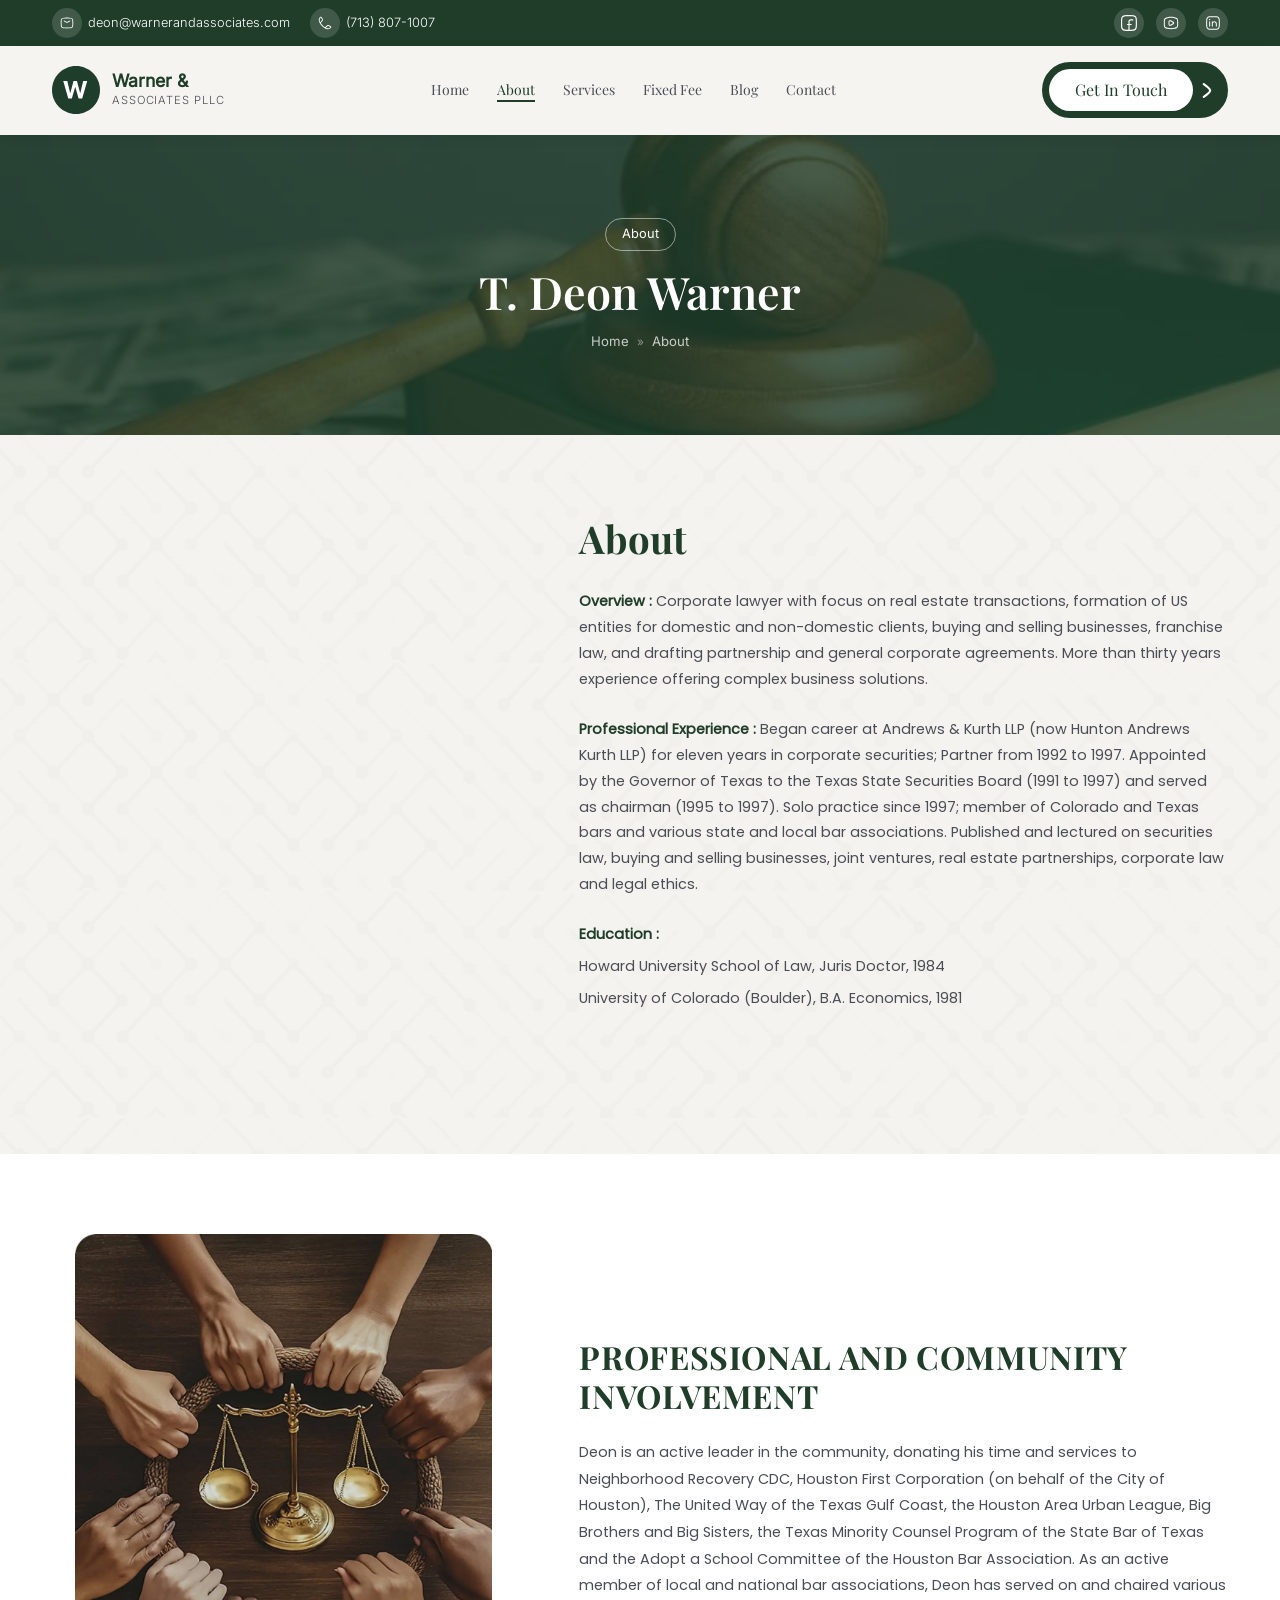
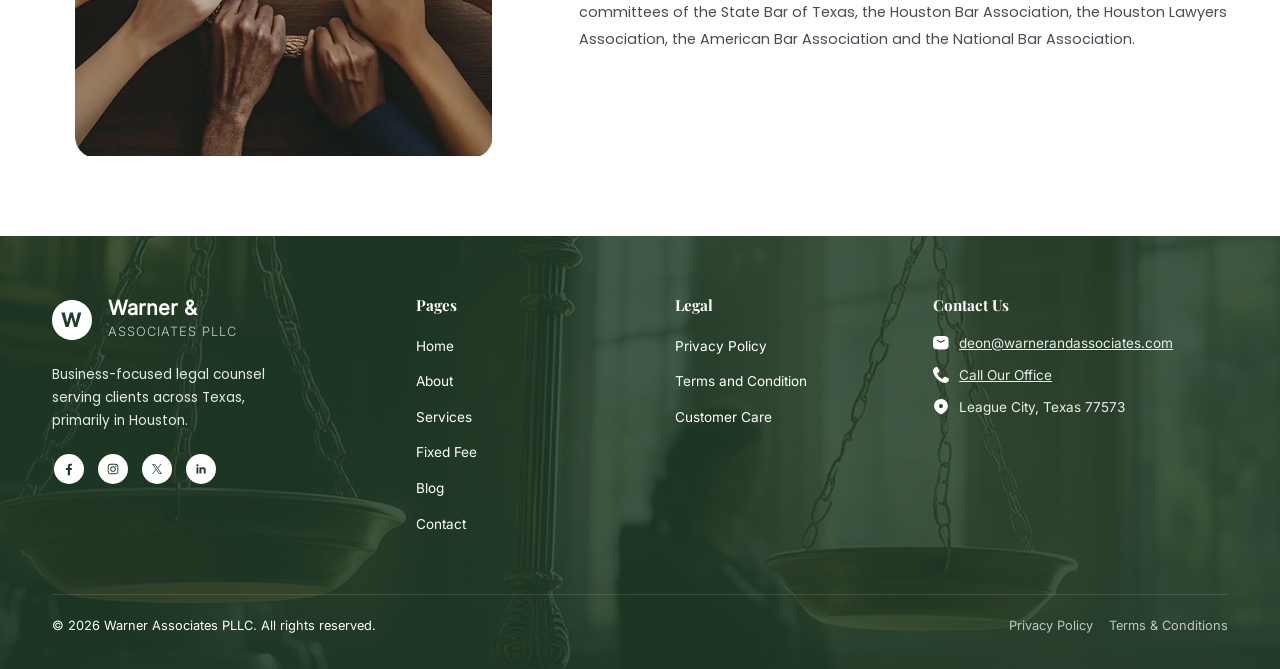
==== commit 704cfcc4: "Update" ====
--- a/about.html
+++ b/about.html
@@ -32,7 +32,7 @@
                             <span class="top-bar-icon">
                                 <img src="icons/nav-email.svg" alt="" aria-hidden="true" width="14" height="14" />
                             </span>
-                            <span><span class="__cf_email__" data-cfemail="1e7a7b71705e697f6c707b6c7f707a7f6d6d717d777f6a7b6d307d7173">[email&#160;protected]</span></span>
+                            <span><span class="__cf_email__" data-cfemail="1e7a7b71705e697f6c707b6c7f707a7f6d6d717d777f6a7b6d307d7173">deon@warnerandassociates.com</span></span>
                         </a>
                         <a href="tel:7138071007">
                             <span class="top-bar-icon">
@@ -271,7 +271,7 @@
                             <h4>Contact Us</h4>
                             <div class="footer-contact-item">
                                 <img src="icons/footer-email.svg" alt="" aria-hidden="true" width="16" height="16" loading="lazy" decoding="async" />
-                                <a href="cdn-cgi/l/email-protection#1e7a7b71705e697f6c707b6c7f707a7f6d6d717d777f6a7b6d307d7173"><span class="__cf_email__" data-cfemail="1074757f7e506771627e7562717e747163637f7379716475633e737f7d">[email&#160;protected]</span></a>
+                                <a href="cdn-cgi/l/email-protection#1e7a7b71705e697f6c707b6c7f707a7f6d6d717d777f6a7b6d307d7173"><span class="__cf_email__" data-cfemail="1074757f7e506771627e7562717e747163637f7379716475633e737f7d">deon@warnerandassociates.com</span></a>
                             </div>
                             <div class="footer-contact-item">
                                 <img src="icons/footer-phone.svg" alt="" aria-hidden="true" width="16" height="16" loading="lazy" decoding="async" />
--- a/css/global.css
+++ b/css/global.css
@@ -96,12 +96,14 @@
     --color-body: #4A4C56;
     --color-bg: #F5F4F1;
     --color-form-bg: #0D1A12;
+    --color-form-bg-light: #F8FAFB;
     --color-form-card: #25312A;
     --color-placeholder: #777980;
     --color-white: #FFFFFF;
     --color-black: #000000;
     --color-border: #E0DFDB;
 
+
     /* Fonts */
     --font-heading: 'Playfair Display', Georgia, serif;
     --font-accent: 'Sail', cursive;
@@ -111,7 +113,7 @@
     /* Spacing */
     --section-padding: 80px 0;
     --container-max: 1200px;
-    --container-padding: 0 24px;
+    --container-padding: 0 12px;
 
     /* Border radius */
     --radius-sm: 6px;
@@ -464,7 +466,7 @@
 
 .nav-mobile-menu a.active {
     color: var(--color-dark-green);
-    font-weight: 600;
+    font-weight: bold;
 }
 
 /* Nav CTA button */
@@ -545,6 +547,8 @@
     margin-top: 12px;
     justify-content: center;
 }
+
+
 
 
 
@@ -898,7 +902,7 @@
 
 .footer-contact-item a,
 .footer-contact-item span {
-    color: rgba(255, 255, 255, .8);
+    color: rgba(255, 255, 255, .9);
     font-family: var(--font-ui);
     font-size: 0.85rem;
     line-height: 1.5;
@@ -1046,6 +1050,7 @@
     .footer-grid {
         grid-template-columns: repeat(2, 1fr);
         gap: 28px;
+        margin: 0.75rem;
     }
 
     .footer-brand p {
@@ -1112,7 +1117,6 @@
     display: inline-flex;
     align-items: center;
     background-color: var(--color-dark-green);
-    border: 2px solid var(--color-dark-green);
     border-radius: 999px;
     padding: 5px;
     text-decoration: none;
--- a/css/global.css
+++ b/css/global.css
@@ -96,12 +96,14 @@
     --color-body: #4A4C56;
     --color-bg: #F5F4F1;
     --color-form-bg: #0D1A12;
+    --color-form-bg-light: #F8FAFB;
     --color-form-card: #25312A;
     --color-placeholder: #777980;
     --color-white: #FFFFFF;
     --color-black: #000000;
     --color-border: #E0DFDB;
 
+
     /* Fonts */
     --font-heading: 'Playfair Display', Georgia, serif;
     --font-accent: 'Sail', cursive;
@@ -111,7 +113,7 @@
     /* Spacing */
     --section-padding: 80px 0;
     --container-max: 1200px;
-    --container-padding: 0 24px;
+    --container-padding: 0 12px;
 
     /* Border radius */
     --radius-sm: 6px;
@@ -464,7 +466,7 @@
 
 .nav-mobile-menu a.active {
     color: var(--color-dark-green);
-    font-weight: 600;
+    font-weight: bold;
 }
 
 /* Nav CTA button */
@@ -545,6 +547,8 @@
     margin-top: 12px;
     justify-content: center;
 }
+
+
 
 
 
@@ -898,7 +902,7 @@
 
 .footer-contact-item a,
 .footer-contact-item span {
-    color: rgba(255, 255, 255, .8);
+    color: rgba(255, 255, 255, .9);
     font-family: var(--font-ui);
     font-size: 0.85rem;
     line-height: 1.5;
@@ -1046,6 +1050,7 @@
     .footer-grid {
         grid-template-columns: repeat(2, 1fr);
         gap: 28px;
+        margin: 0.75rem;
     }
 
     .footer-brand p {
@@ -1112,7 +1117,6 @@
     display: inline-flex;
     align-items: center;
     background-color: var(--color-dark-green);
-    border: 2px solid var(--color-dark-green);
     border-radius: 999px;
     padding: 5px;
     text-decoration: none;
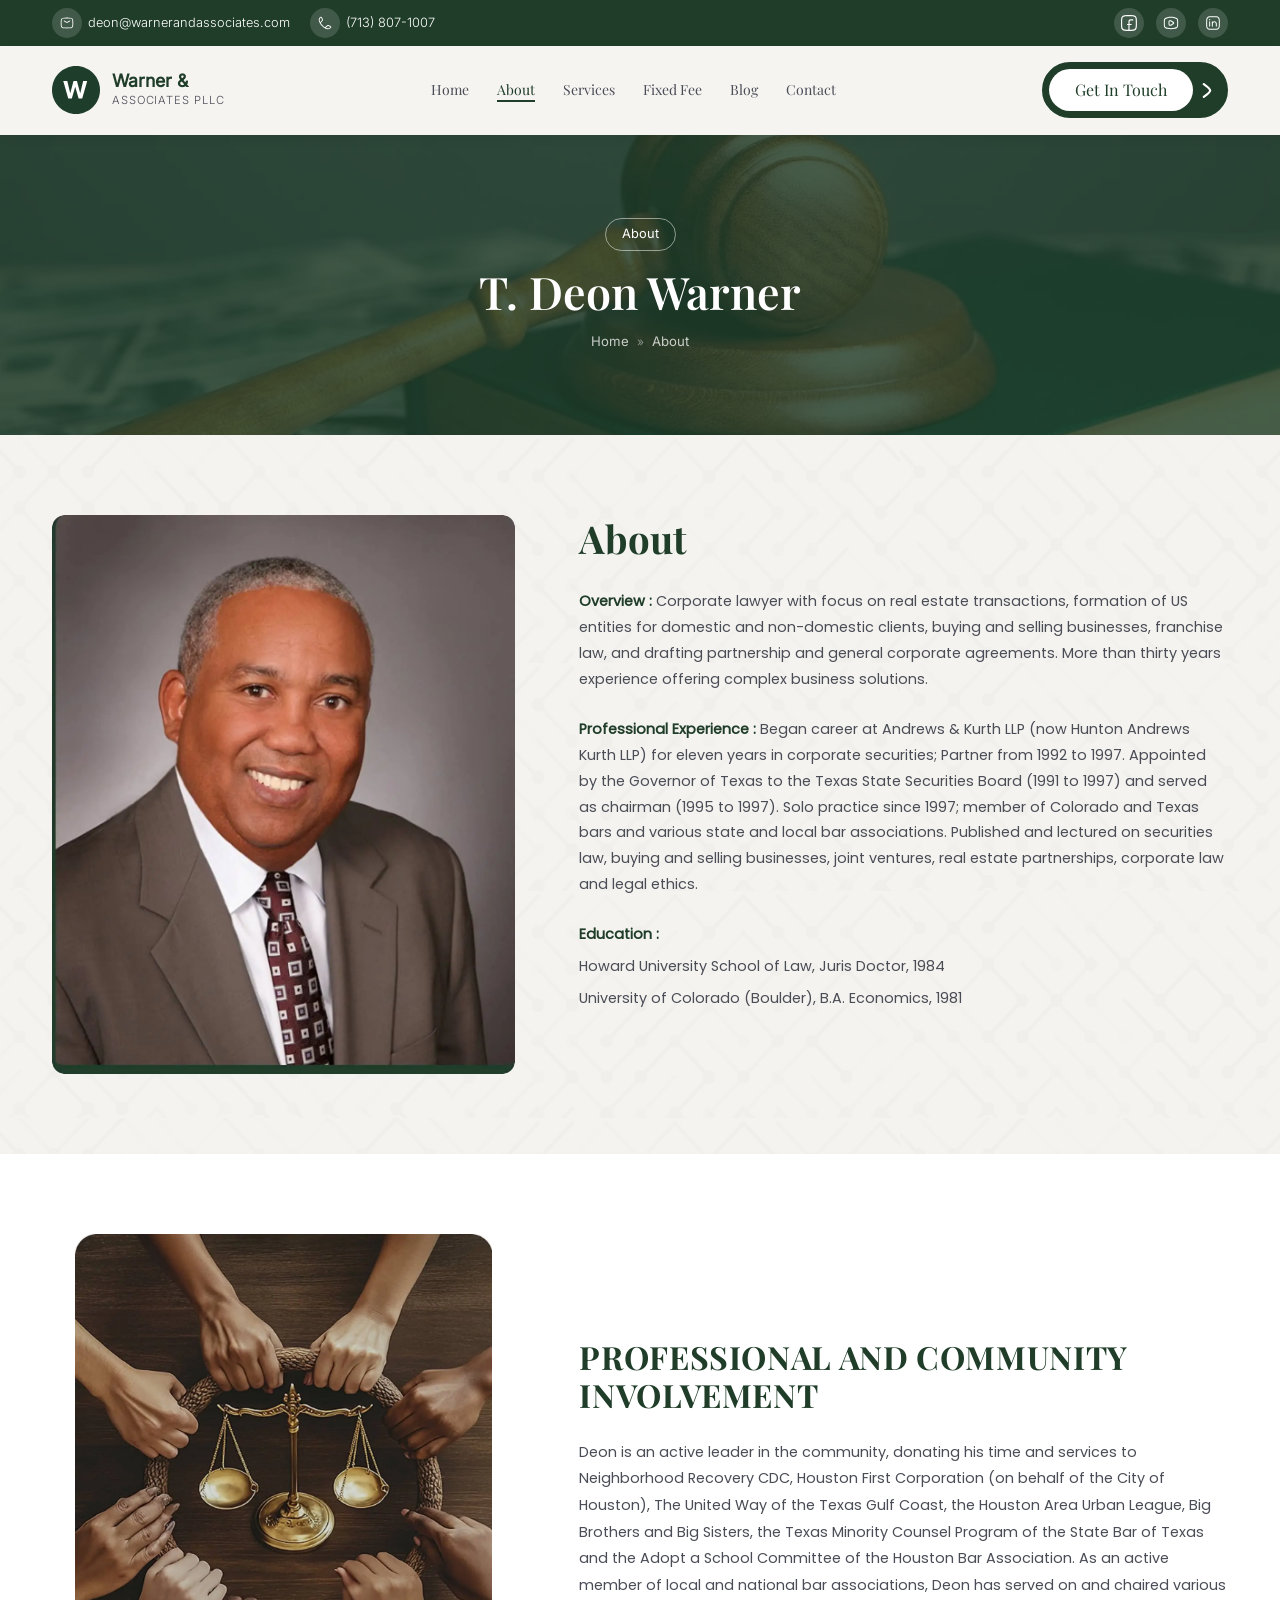
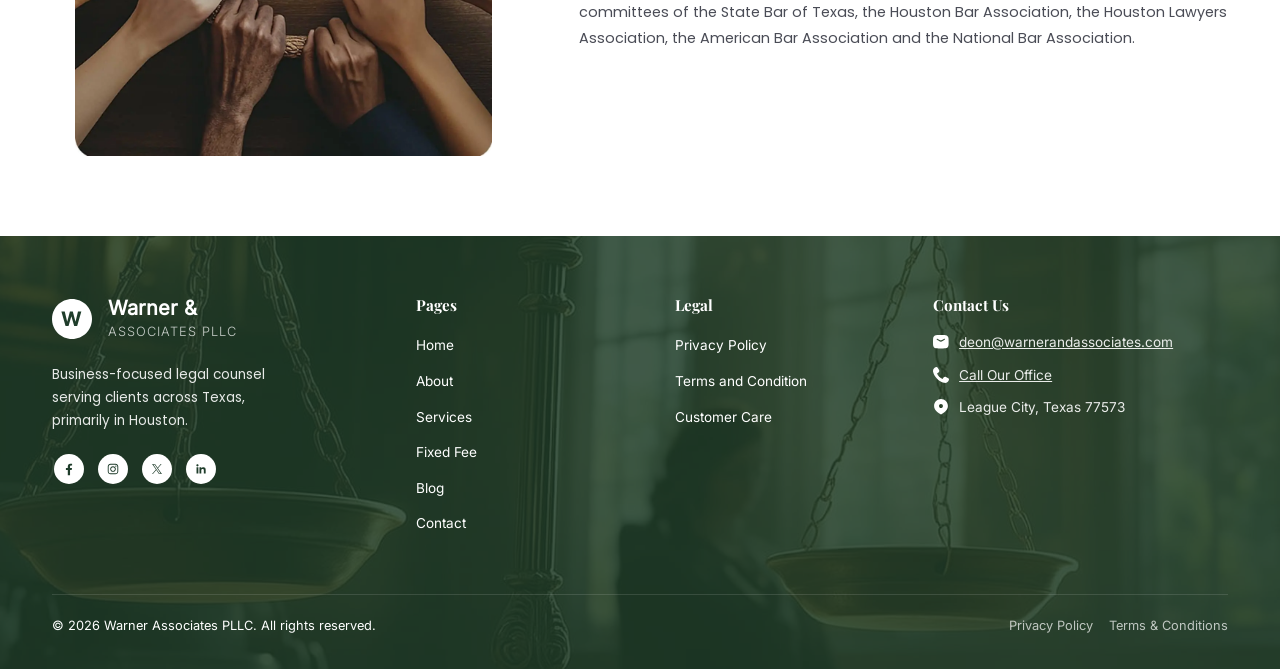
==== commit f6561577: "Update" ====
--- a/about.html
+++ b/about.html
@@ -28,11 +28,11 @@
             <div class="container">
                 <div class="top-bar-inner">
                     <div class="top-bar-contact">
-                        <a href="cdn-cgi/l/email-protection#c0a4a5afae80b7a1b2aea5b2a1aea4a1b3b3afa3a9a1b4a5b3eea3afad">
+                        <a href="mailto:deon@warnerandassociates.com">
                             <span class="top-bar-icon">
                                 <img src="icons/nav-email.svg" alt="" aria-hidden="true" width="14" height="14" />
                             </span>
-                            <span><span class="__cf_email__" data-cfemail="1e7a7b71705e697f6c707b6c7f707a7f6d6d717d777f6a7b6d307d7173">deon@warnerandassociates.com</span></span>
+                            <span>deon@warnerandassociates.com</span>
                         </a>
                         <a href="tel:7138071007">
                             <span class="top-bar-icon">
@@ -271,7 +271,7 @@
                             <h4>Contact Us</h4>
                             <div class="footer-contact-item">
                                 <img src="icons/footer-email.svg" alt="" aria-hidden="true" width="16" height="16" loading="lazy" decoding="async" />
-                                <a href="cdn-cgi/l/email-protection#1e7a7b71705e697f6c707b6c7f707a7f6d6d717d777f6a7b6d307d7173"><span class="__cf_email__" data-cfemail="1074757f7e506771627e7562717e747163637f7379716475633e737f7d">deon@warnerandassociates.com</span></a>
+                                <a href="mailto:deon@warnerandassociates.com">deon@warnerandassociates.com</a>
                             </div>
                             <div class="footer-contact-item">
                                 <img src="icons/footer-phone.svg" alt="" aria-hidden="true" width="16" height="16" loading="lazy" decoding="async" />
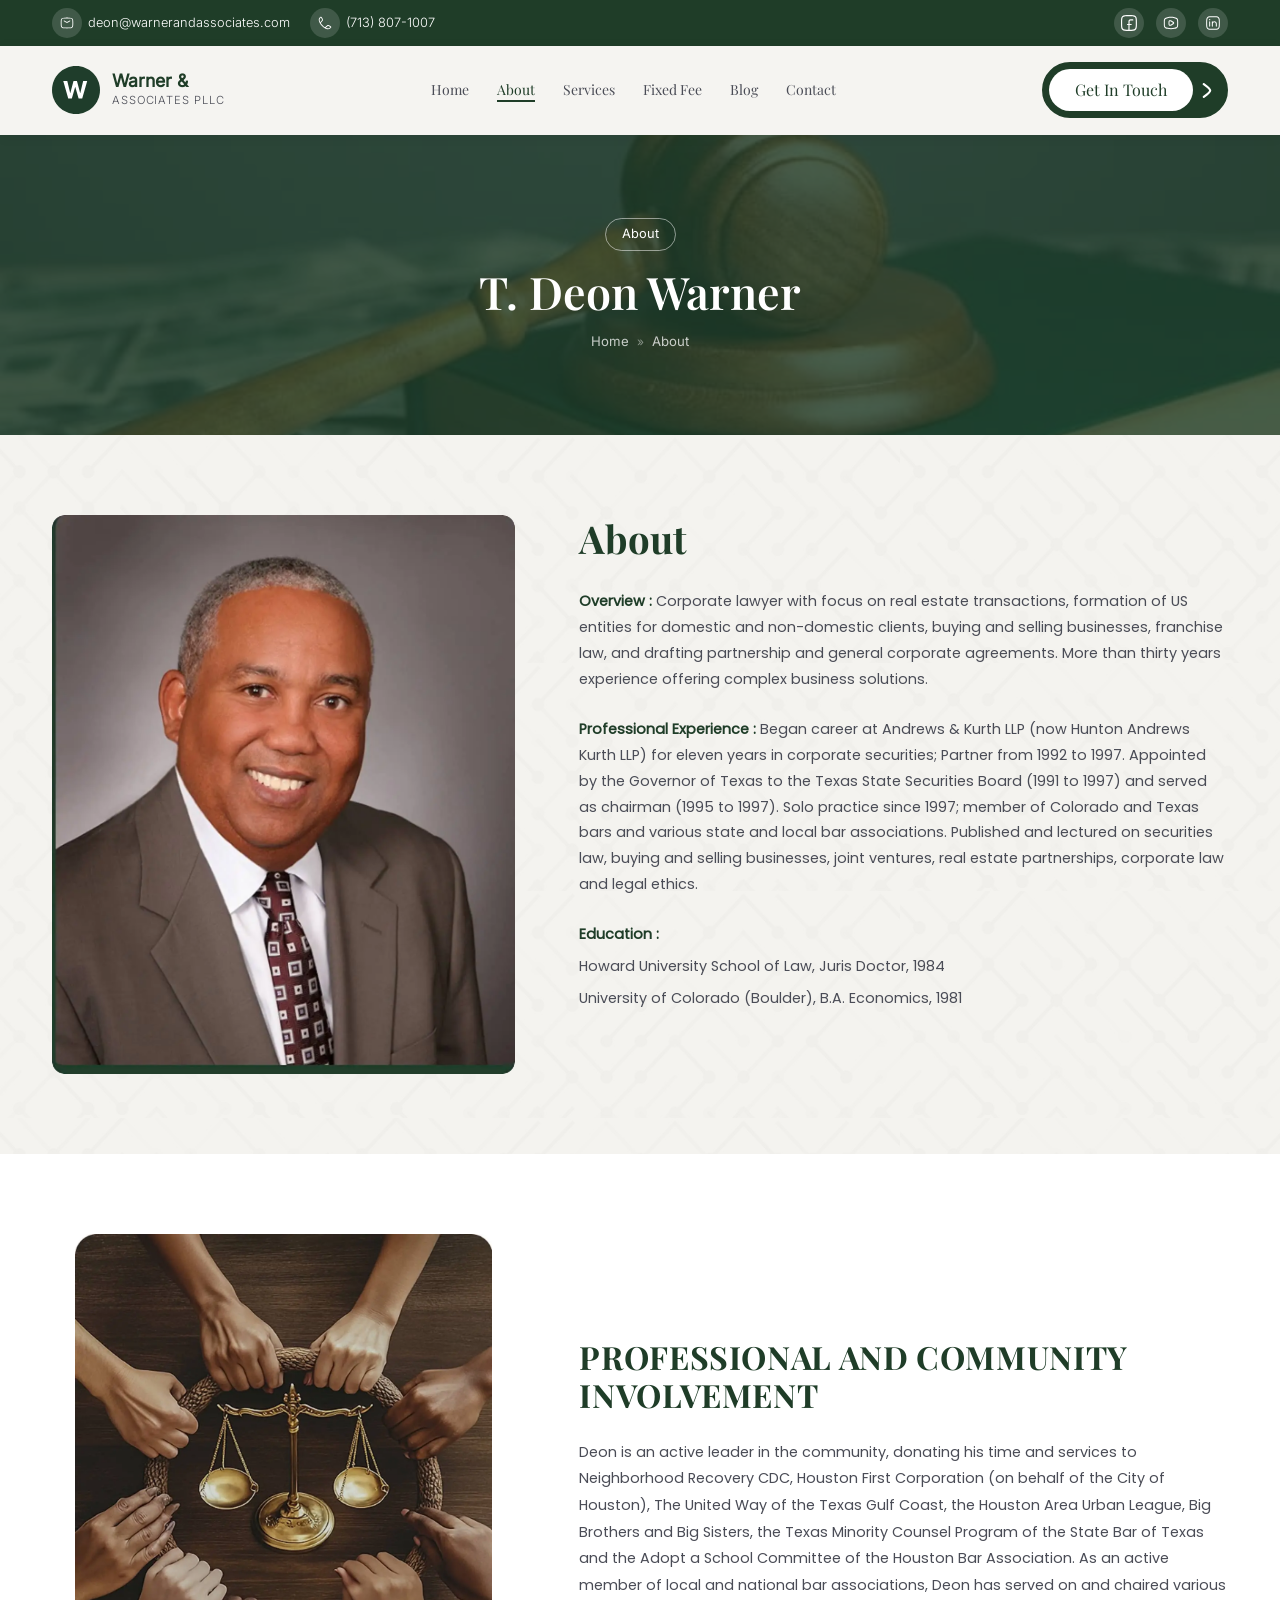
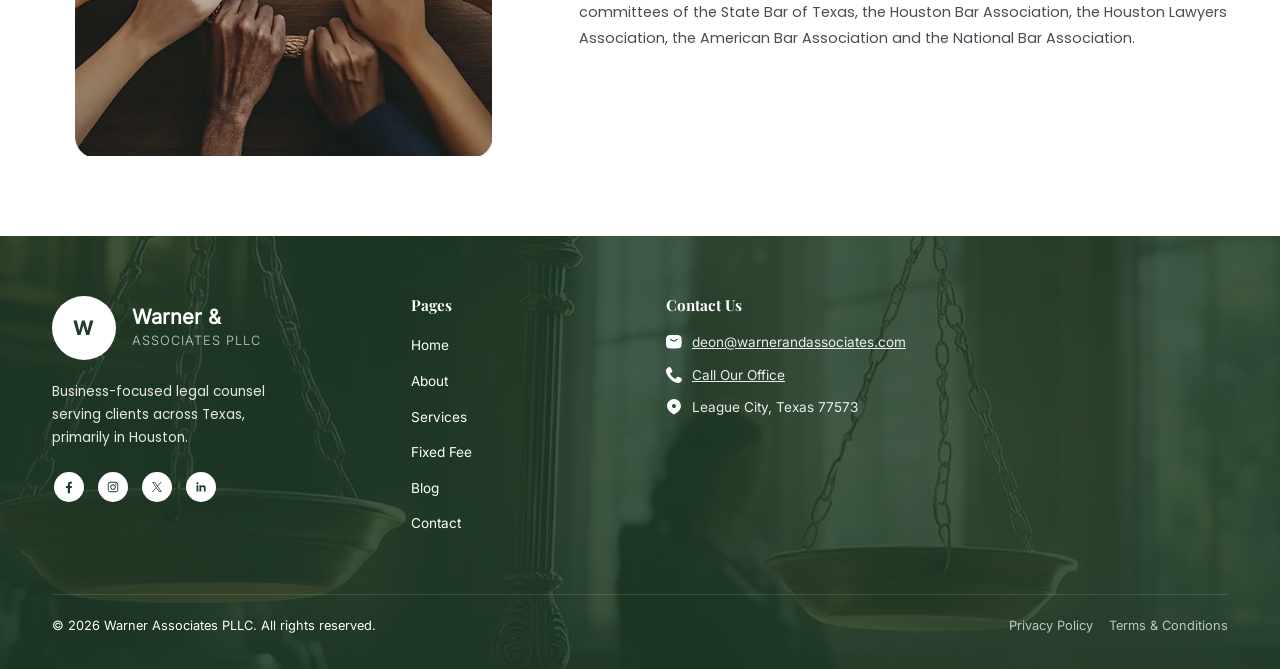
==== commit 9711d3da: "Update" ====
--- a/about.html
+++ b/about.html
@@ -6,6 +6,11 @@
         <meta name="description" content="About T. Deon Warner — Corporate lawyer with over 30 years of experience in real estate transactions, franchise law, and business formation across Texas." />
 
         <title>About | Warner & Associates PLLC</title>
+        
+        <!-- Favicon -->
+        <link rel="icon" type="image/svg+xml" href="assets/green-logo.svg" />
+        <link rel="icon" type="image/png" href="assets/green-logo.png" />
+        <link rel="apple-touch-icon" href="assets/green-logo.png" />
 
         <!-- Preload critical assets -->
         <link rel="preload" href="fonts/playfair-display-v40-latin-700.woff2" as="font" type="font/woff2" crossorigin />
@@ -69,7 +74,7 @@
             <div class="container">
                 <nav class="nav-inner" aria-label="Main navigation">
                     <a href="index.html" class="nav-logo" aria-label="Warner & Associates PLLC Home">
-                        <img src="assets/green-logo.svg" alt="" width="48" height="48" />
+                        <img src="assets/green-logo.svg" alt="Warner &amp; Associates PLLC" width="48" height="48" />
                         <div class="nav-logo-name">
                             <strong>Warner &amp;</strong>
                             <span>ASSOCIATES PLLC</span>
@@ -77,7 +82,7 @@
                     </a>
                     <ul class="nav-links" role="list">
                         <li><a href="index.html">Home</a></li>
-                        <li><a href="about.html" class="active">About</a></li>
+                        <li><a href="#about-bio" class="active">About</a></li>
                         <li><a href="services.html">Services</a></li>
                         <li><a href="fixed-fee.html">Fixed Fee</a></li>
                         <li><a href="blog.html">Blog</a></li>
@@ -100,7 +105,7 @@
             </div>
             <div class="nav-mobile-menu" id="mobileMenu" role="navigation" aria-label="Mobile navigation">
                 <a href="index.html">Home</a>
-                <a href="about.html" class="active">About</a>
+                <a href="#about-bio" class="active">About</a>
                 <a href="services.html">Services</a>
                 <a href="fixed-fee.html">Fixed Fee</a>
                 <a href="blog.html">Blog</a>
@@ -120,7 +125,7 @@
                 <picture>
                     <source media="(max-width: 767px)" srcset="images/hero-bg-mobile.webp" />
                     <source media="(min-width: 768px)" srcset="images/hero-bg-desktop.webp" />
-                    <img aria-hidden="true" decoding="async" src="images/hero-bg-desktop.jpg" alt="" width="1920" height="897" />
+                    <img aria-hidden="true" decoding="async" src="images-raw/hero-bg-desktop.jpg" alt="" width="1920" height="897" />
                 </picture>
 
                 <div class="page-hero-content">
@@ -208,7 +213,7 @@
             <picture>
                 <source media="(max-width: 600px)" srcset="images/footer-bg-mobile.webp" />
                 <source media="(min-width: 601px)" srcset="images/footer-bg-desktop.webp" />
-                <img aria-hidden="true" loading="lazy" decoding="async" src="images/footer-bg-desktop.jpg" alt="" width="1920" height="600" />
+                <img aria-hidden="true" loading="lazy" decoding="async" src="images-raw/footer-bg-desktop.jpg" alt="" width="1920" height="600" />
             </picture>
 
             <div class="container">
@@ -219,7 +224,7 @@
                         <div class="footer-brand">
                             <div class="footer-brand-top">
                                 <div class="footer-logo-circle">
-                                    <img src="assets/white-logo.svg" alt="" />
+                                    <img src="assets/white-logo.svg" alt="Warner &amp; Associates PLLC" />
                                 </div>
                                 <div class="footer-brand-name">
                                     <strong>Warner &amp;</strong>
@@ -248,7 +253,7 @@
                             <h4>Pages</h4>
                             <ul>
                                 <li><a href="index.html">Home</a></li>
-                                <li><a href="about.html">About</a></li>
+                                <li><a href="#about-bio">About</a></li>
                                 <li><a href="services.html">Services</a></li>
                                 <li><a href="fixed-fee.html">Fixed Fee</a></li>
                                 <li><a href="blog.html">Blog</a></li>
@@ -256,22 +261,13 @@
                             </ul>
                         </div>
 
-                        <!-- Legal col -->
-                        <div class="footer-col">
-                            <h4>Legal</h4>
-                            <ul>
-                                <li><a href="#">Privacy Policy</a></li>
-                                <li><a href="#">Terms and Condition</a></li>
-                                <li><a href="#">Customer Care</a></li>
-                            </ul>
-                        </div>
 
                         <!-- Contact col -->
                         <div class="footer-col">
                             <h4>Contact Us</h4>
                             <div class="footer-contact-item">
                                 <img src="icons/footer-email.svg" alt="" aria-hidden="true" width="16" height="16" loading="lazy" decoding="async" />
-                                <a href="mailto:deon@warnerandassociates.com">deon@warnerandassociates.com</a>
+                                <a href="/cdn-cgi/l/email-protection#c9adaca6a789bea8bba7acbba8a7ada8babaa6aaa0a8bdacbae7aaa6a4"><span class="__cf_email__" data-cfemail="0e6a6b61604e796f7c606b7c6f606a6f7d7d616d676f7a6b7d206d6163">deon@warnerandassociates.com</span></a>
                             </div>
                             <div class="footer-contact-item">
                                 <img src="icons/footer-phone.svg" alt="" aria-hidden="true" width="16" height="16" loading="lazy" decoding="async" />
@@ -287,7 +283,7 @@
 
                     <div class="footer-bottom">
                         <p>&copy; 2026 Warner Associates PLLC. All rights reserved.</p>
-                        <div class="footer-bottom-links">
+                                                <div class="footer-bottom-links">
                             <a href="#">Privacy Policy</a>
                             <a href="#">Terms &amp; Conditions</a>
                         </div>
--- a/css/global.css
+++ b/css/global.css
@@ -121,7 +121,7 @@
     --radius-lg: 20px;
 
     /* Transitions */
-    --transition: all 0.3s ease;
+    --transition: color 0.3s ease, background-color 0.3s ease, border-color 0.3s ease, opacity 0.3s ease, transform 0.3s ease, filter 0.3s ease;
 }
 
 /* ============================================================
@@ -146,6 +146,7 @@
     line-height: 1.6;
     -webkit-font-smoothing: antialiased;
     -moz-osx-font-smoothing: grayscale;
+    min-height: 100vh;
 }
 
 img {
@@ -788,7 +789,7 @@
     gap: 16px;
     margin-bottom: 20px;
 }
-/* 
+
 .footer-logo-circle {
     width: 64px;
     height: 64px;
@@ -797,12 +798,14 @@
     display: flex;
     align-items: center;
     justify-content: center;
-    font-family: var(--font-heading);
-    font-size: 1.6rem;
-    font-weight: 700;
-    color: var(--color-dark-green);
     flex-shrink: 0;
-} */
+    overflow: hidden;
+}
+
+.footer-logo-circle img {
+    width: 40px;
+    height: 40px;
+}
 
 .footer-brand-name {
     display: flex;
@@ -1147,4 +1150,4 @@
 
 .btn-quote-arrow img, .btn-quote-arrow-2 img, .btn-hero-arrow img {
     height: 15px;
-}
+}
--- a/css/global.css
+++ b/css/global.css
@@ -121,7 +121,7 @@
     --radius-lg: 20px;
 
     /* Transitions */
-    --transition: all 0.3s ease;
+    --transition: color 0.3s ease, background-color 0.3s ease, border-color 0.3s ease, opacity 0.3s ease, transform 0.3s ease, filter 0.3s ease;
 }
 
 /* ============================================================
@@ -146,6 +146,7 @@
     line-height: 1.6;
     -webkit-font-smoothing: antialiased;
     -moz-osx-font-smoothing: grayscale;
+    min-height: 100vh;
 }
 
 img {
@@ -788,7 +789,7 @@
     gap: 16px;
     margin-bottom: 20px;
 }
-/* 
+
 .footer-logo-circle {
     width: 64px;
     height: 64px;
@@ -797,12 +798,14 @@
     display: flex;
     align-items: center;
     justify-content: center;
-    font-family: var(--font-heading);
-    font-size: 1.6rem;
-    font-weight: 700;
-    color: var(--color-dark-green);
     flex-shrink: 0;
-} */
+    overflow: hidden;
+}
+
+.footer-logo-circle img {
+    width: 40px;
+    height: 40px;
+}
 
 .footer-brand-name {
     display: flex;
@@ -1147,4 +1150,4 @@
 
 .btn-quote-arrow img, .btn-quote-arrow-2 img, .btn-hero-arrow img {
     height: 15px;
-}
+}
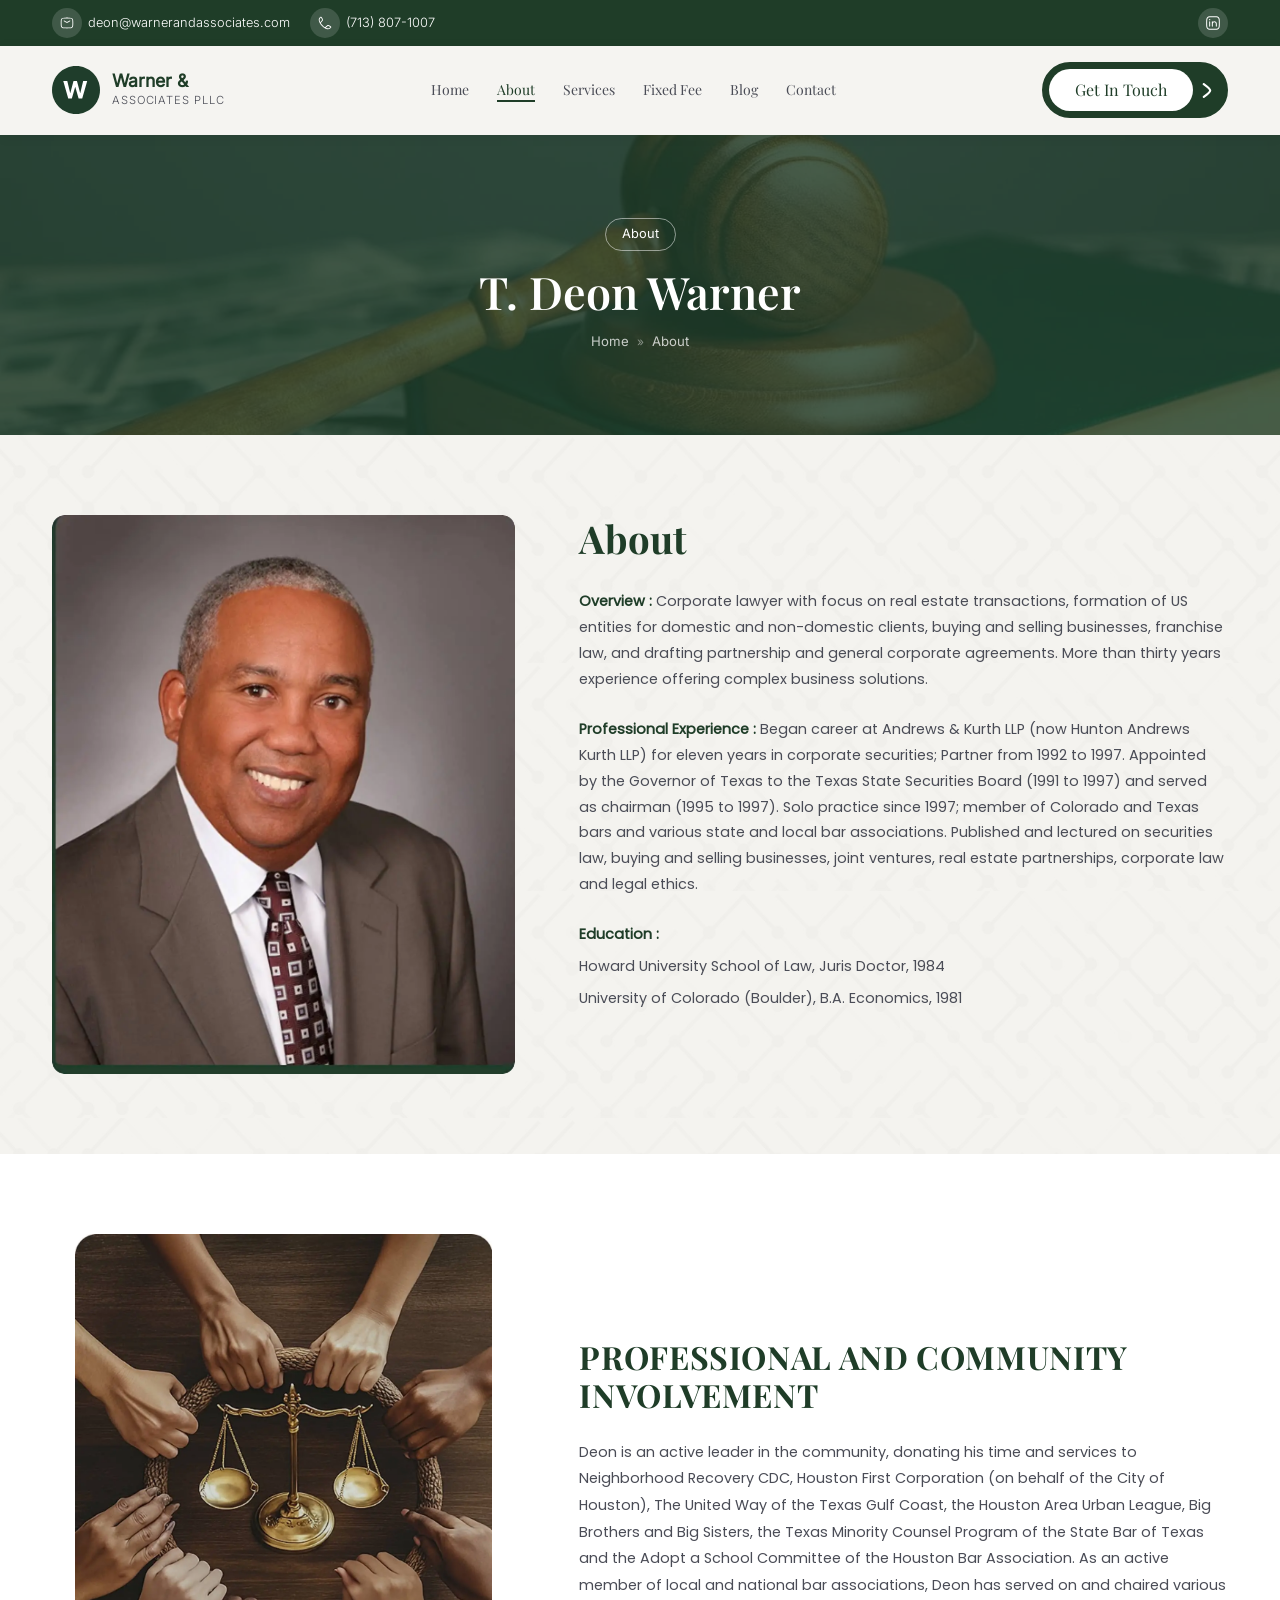
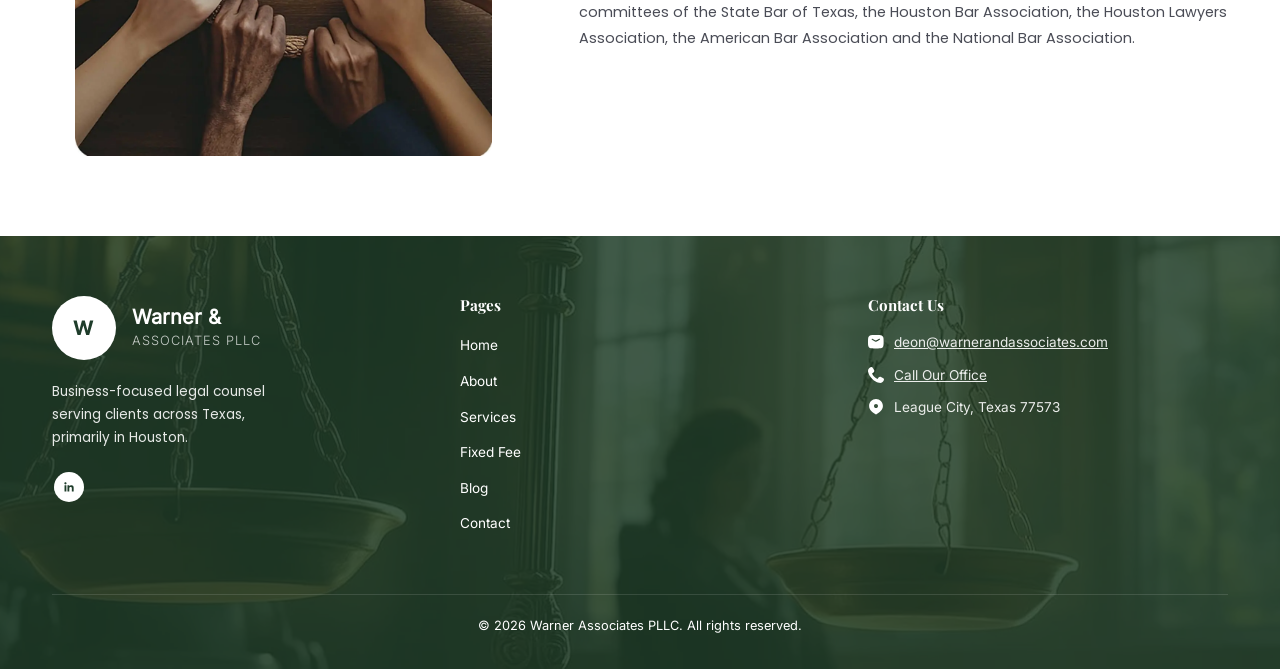
==== commit 90ba8cbe: "Mass Update" ====
--- a/about.html
+++ b/about.html
@@ -47,7 +47,7 @@
                         </a>
                     </div>
                     <div class="top-bar-socials">
-                        <a href="#" aria-label="Facebook">
+                        <!-- <a href="#" aria-label="Facebook">
                             <span class="top-bar-icon">
                                 <img src="icons/nav-facebook.svg" alt="Facebook" width="16" height="16" />
                             </span>
@@ -56,8 +56,8 @@
                             <span class="top-bar-icon">
                                 <img src="icons/nav-youtube.svg" alt="YouTube" width="16" height="16" />
                             </span>
-                        </a>
-                        <a href="#" aria-label="LinkedIn">
+                        </a> -->
+                        <a href="https://www.linkedin.com/in/t-deon-warner-0b01551b/" aria-label="LinkedIn">
                             <span class="top-bar-icon">
                                 <img src="icons/nav-linkedin.svg" alt="LinkedIn" width="16" height="16" />
                             </span>
@@ -233,7 +233,7 @@
                             </div>
                             <p>Business-focused legal counsel serving clients across Texas, primarily in Houston.</p>
                             <div class="footer-socials">
-                                <a href="#" aria-label="Facebook">
+                                <!-- <a href="#" aria-label="Facebook">
                                     <img src="icons/fb-white.svg" alt="Facebook" width="18" height="18" loading="lazy" decoding="async" />
                                 </a>
                                 <a href="#" aria-label="Instagram">
@@ -241,8 +241,8 @@
                                 </a>
                                 <a href="#" aria-label="Twitter/X">
                                     <img src="icons/twitter-white.svg" alt="Twitter/X" width="15" height="15" loading="lazy" decoding="async" />
-                                </a>
-                                <a href="#" aria-label="LinkedIn">
+                                </a> -->
+                                <a href="https://www.linkedin.com/in/t-deon-warner-0b01551b/" aria-label="LinkedIn">
                                     <img src="icons/linkedin-white.svg" alt="LinkedIn" width="15" height="15" loading="lazy" decoding="async" />
                                 </a>
                             </div>
@@ -283,10 +283,10 @@
 
                     <div class="footer-bottom">
                         <p>&copy; 2026 Warner Associates PLLC. All rights reserved.</p>
-                                                <div class="footer-bottom-links">
+                                                <!-- <div class="footer-bottom-links">
                             <a href="#">Privacy Policy</a>
                             <a href="#">Terms &amp; Conditions</a>
-                        </div>
+                        </div> -->
                     </div>
 
                 </div>
--- a/css/global.css
+++ b/css/global.css
@@ -777,7 +777,7 @@
 
 .footer-grid {
     display: grid;
-    grid-template-columns: 1.5fr 1fr 1fr 1.4fr;
+    grid-template-columns: 1fr 1fr 1fr;
     gap: 48px;
     margin-bottom: 48px;
 }
@@ -926,7 +926,7 @@
     padding-top: 20px;
     display: flex;
     align-items: center;
-    justify-content: space-between;
+    justify-content: center;
     gap: 16px;
 }
 
@@ -1051,8 +1051,7 @@
 
     /* Footer */
     .footer-grid {
-        grid-template-columns: repeat(2, 1fr);
-        gap: 28px;
+        grid-template-columns: repeat(1.8, 1fr);
         margin: 0.75rem;
     }
 
--- a/css/global.css
+++ b/css/global.css
@@ -777,7 +777,7 @@
 
 .footer-grid {
     display: grid;
-    grid-template-columns: 1.5fr 1fr 1fr 1.4fr;
+    grid-template-columns: 1fr 1fr 1fr;
     gap: 48px;
     margin-bottom: 48px;
 }
@@ -926,7 +926,7 @@
     padding-top: 20px;
     display: flex;
     align-items: center;
-    justify-content: space-between;
+    justify-content: center;
     gap: 16px;
 }
 
@@ -1051,8 +1051,7 @@
 
     /* Footer */
     .footer-grid {
-        grid-template-columns: repeat(2, 1fr);
-        gap: 28px;
+        grid-template-columns: repeat(1.8, 1fr);
         margin: 0.75rem;
     }
 
